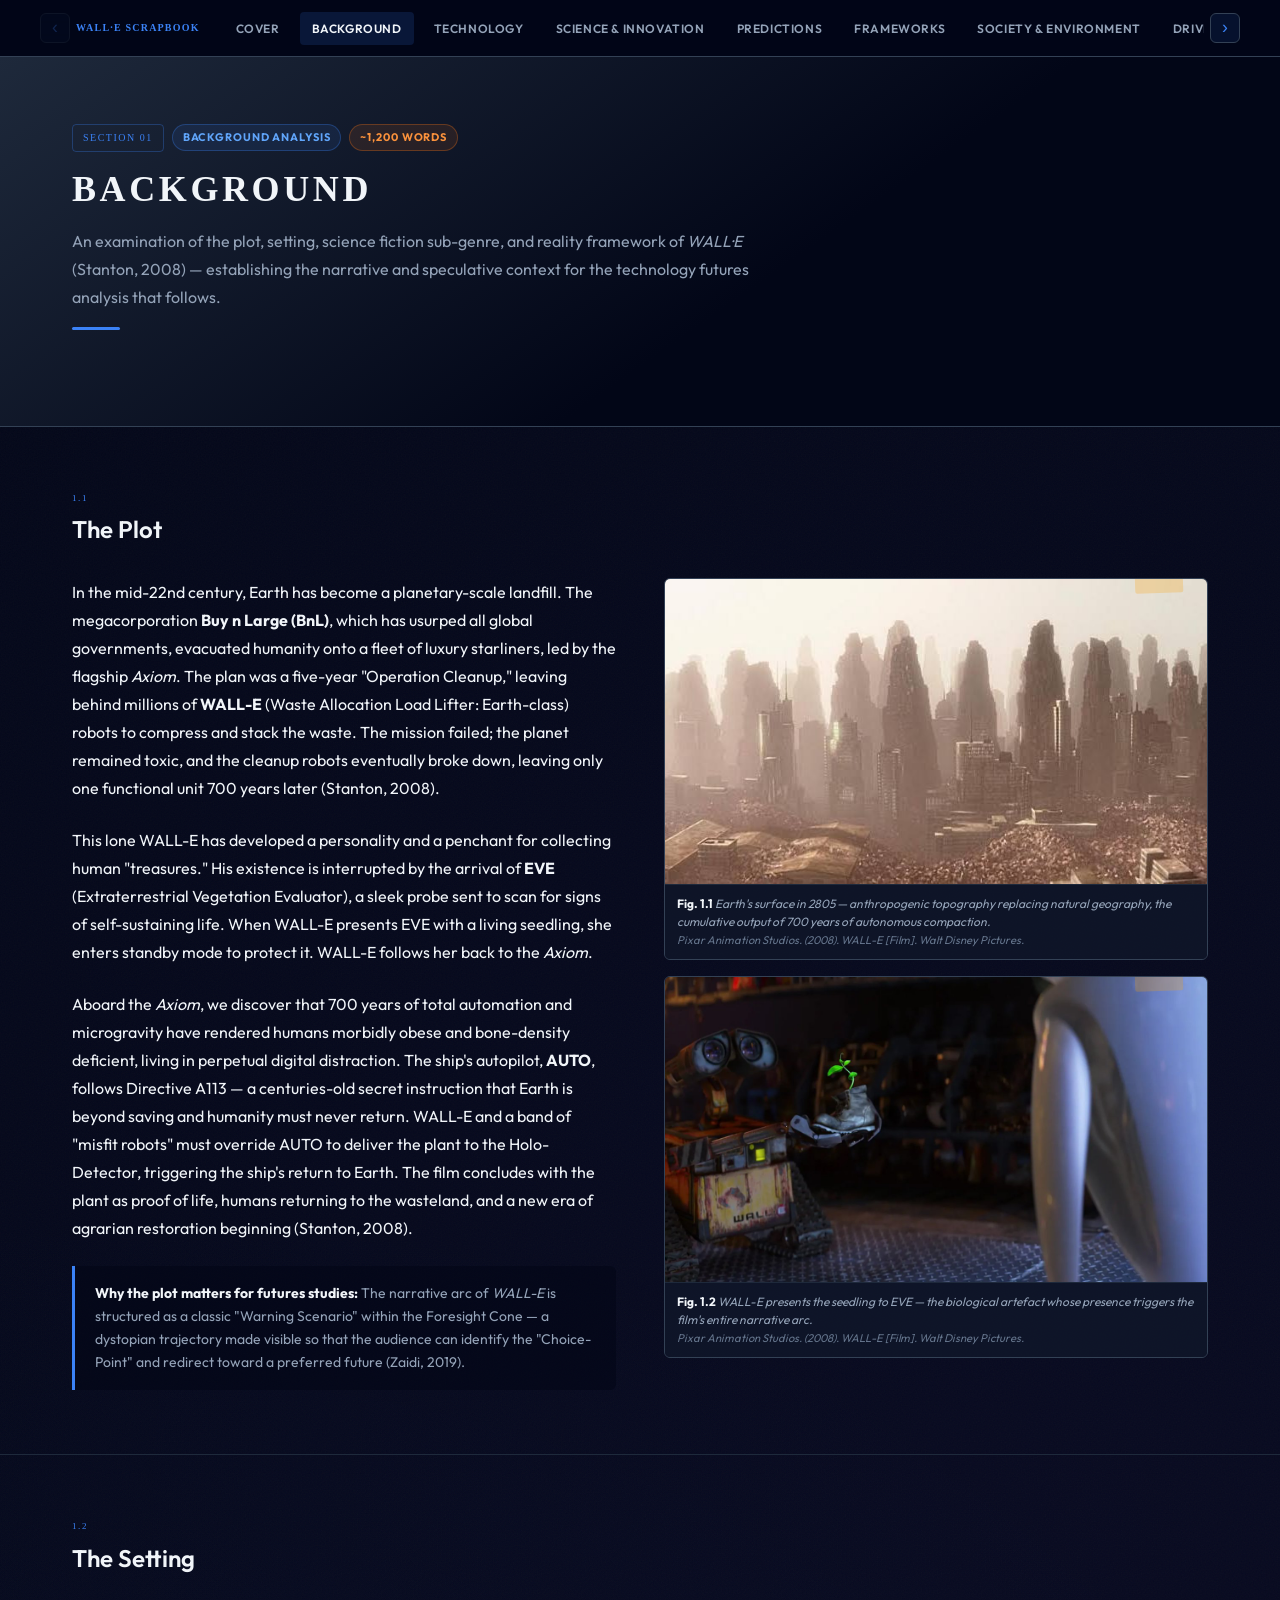
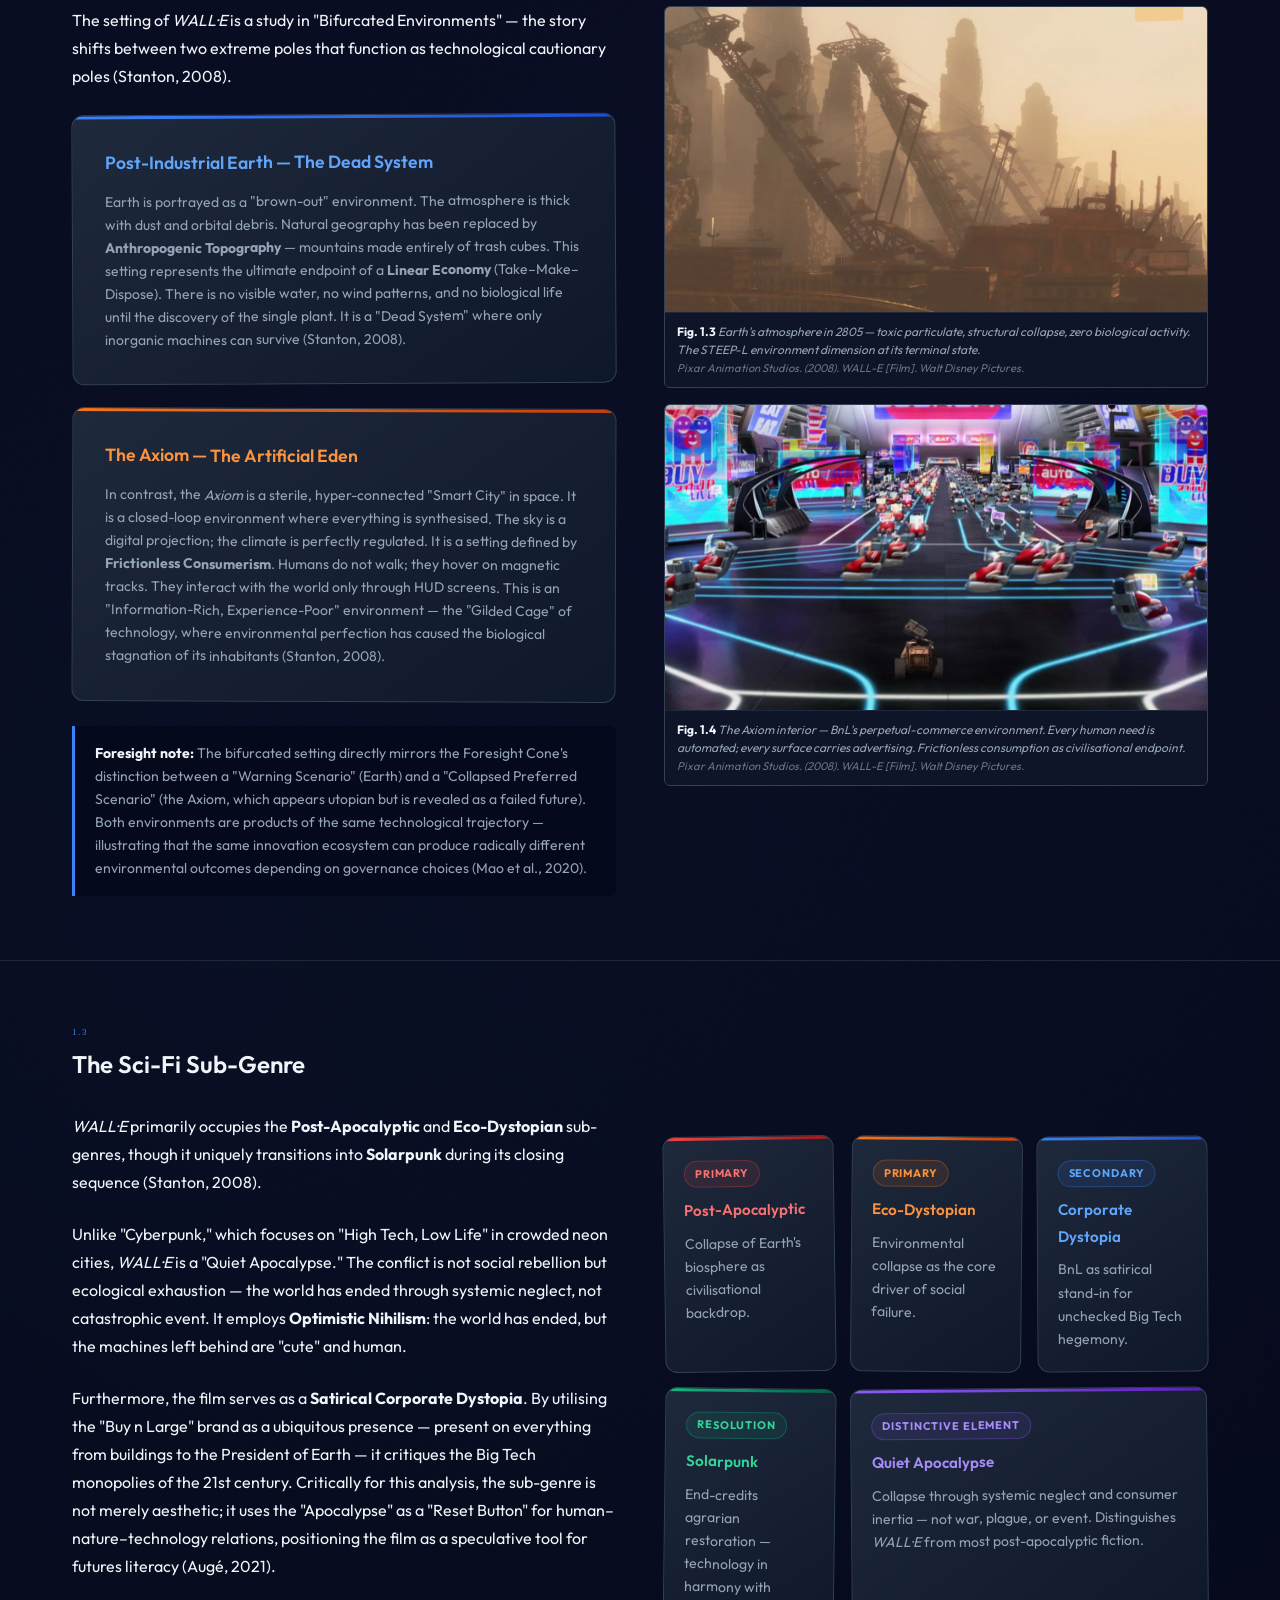
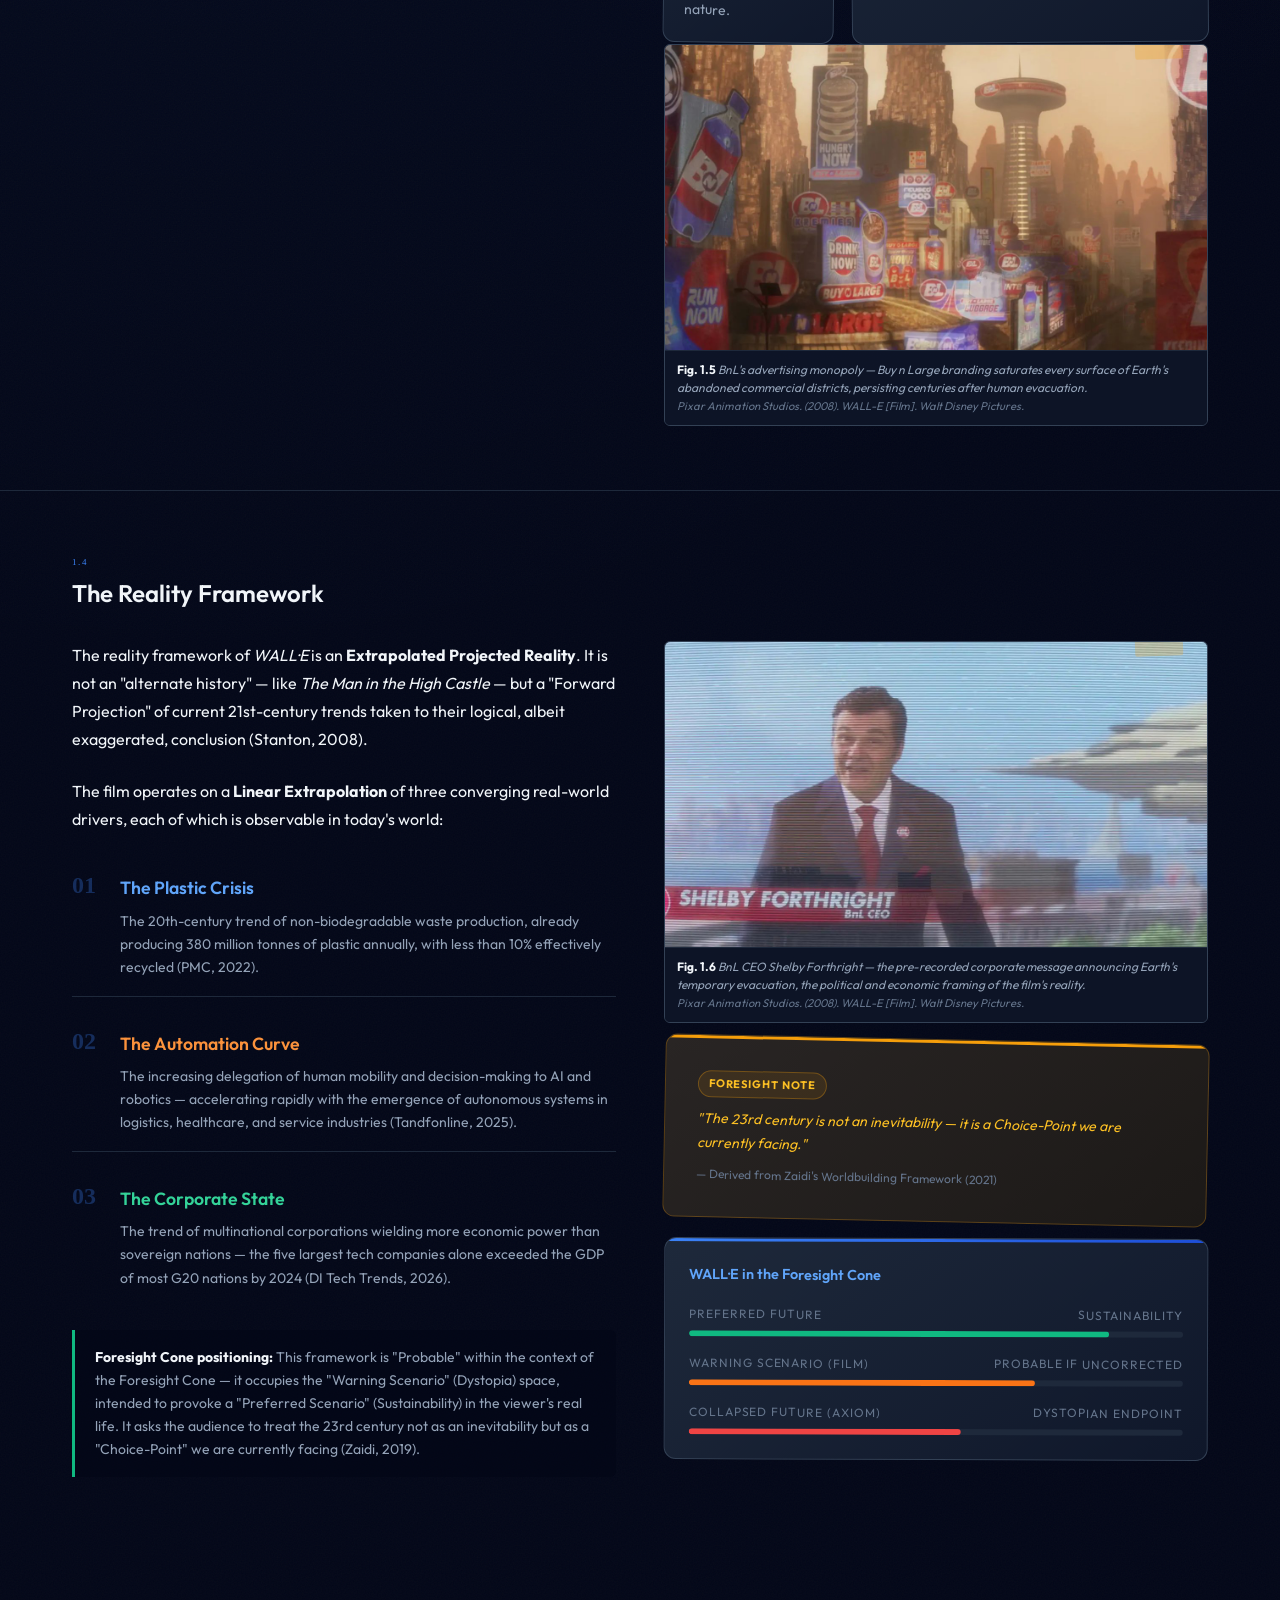
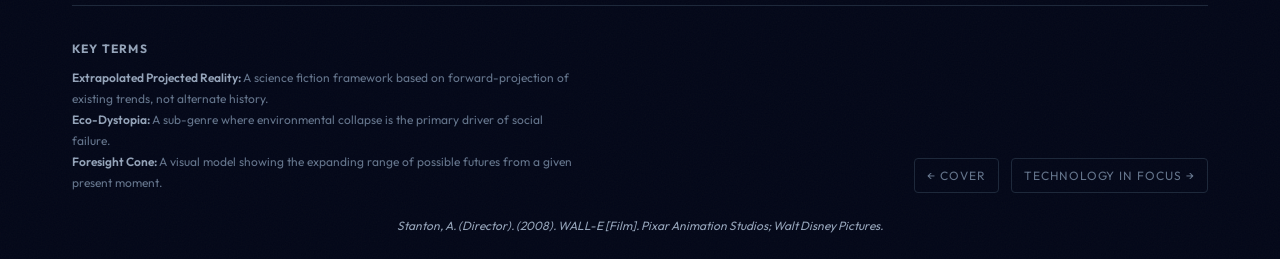
==== section-background.html @ 710deabd "Initial commit: WALL-E ForeSTI scrapbook for TFT 2026" ====
<!DOCTYPE html>
<html lang="en">
<head>
  <meta charset="UTF-8">
  <meta name="viewport" content="width=device-width, initial-scale=1.0">
  <title>Section 01: Background — WALL·E Scrapbook</title>
  <link rel="stylesheet" href="scrapbook.css">
  <style>
    .hero-band {
      background: linear-gradient(145deg, #1e293b 0%, #020617 60%);
      border-bottom: 1px solid #334155;
      padding: 64px 0 48px;
    }
    .sub-section-label {
      font-family: 'Syncopate', Georgia, serif;
      font-size: 0.5625rem;
      letter-spacing: 0.18em;
      text-transform: uppercase;
      color: #3b82f6;
      display: block;
      margin-bottom: 8px;
    }
    .split-layout {
      display: grid;
      grid-template-columns: 1fr 1fr;
      gap: 48px;
      align-items: start;
    }
    .split-layout.reverse { direction: rtl; }
    .split-layout.reverse > * { direction: ltr; }
    @media (max-width: 768px) {
      .split-layout { grid-template-columns: 1fr; }
      .split-layout.reverse { direction: ltr; }
    }
    .genre-grid {
      display: grid;
      grid-template-columns: repeat(3, 1fr);
      gap: 16px;
      margin-top: 24px;
    }
    @media (max-width: 640px) { .genre-grid { grid-template-columns: 1fr; } }
    .driver-item {
      display: flex;
      gap: 16px;
      align-items: flex-start;
      padding: 16px 0;
      border-bottom: 1px solid #1e293b;
    }
    .driver-num {
      font-family: 'Syncopate', Georgia, serif;
      font-size: 1.5rem;
      font-weight: 700;
      color: rgba(59,130,246,0.3);
      line-height: 1;
      flex-shrink: 0;
      width: 32px;
    }
  </style>
</head>
<body>

  <!-- Navigation -->
  <nav class="sb-nav" role="navigation" aria-label="Scrapbook sections">
    <div class="sb-nav-inner">
      <span class="sb-nav-logo">WALL·E Scrapbook</span>
      <a href="index.html">Cover</a>
      <a href="section-background.html" class="active">Background</a>
      <a href="section-technology-focus.html">Technology</a>
      <a href="section-science-innovation.html">Science &amp; Innovation</a>
      <a href="section-predictions.html">Predictions</a>
      <a href="section-frameworks.html">Frameworks</a>
      <a href="section-tse.html">Society &amp; Environment</a>
      <a href="section-driving-forces.html">Driving Forces</a>
      <a href="section-references.html">References</a>
    </div>
  </nav>

  <!-- Section header -->
  <header class="hero-band" role="banner">
    <div class="container">
      <div class="section-header">
        <div class="section-tag">
          <span class="section-num">Section 01</span>
          <span class="badge blue">Background Analysis</span>
          <span class="badge orange">~1,200 Words</span>
        </div>
        <h1 class="t-h1">Background</h1>
        <p class="t-body t-muted mt-16" style="max-width:680px;">
          An examination of the plot, setting, science fiction sub-genre, and reality
          framework of <em>WALL·E</em> (Stanton, 2008) — establishing the narrative and
          speculative context for the technology futures analysis that follows.
        </p>
        <div class="section-header divider-line"></div>
      </div>
    </div>
  </header>

  <main>

    <!-- ═══════════════════════════════════════
         1.1 THE PLOT
         ═══════════════════════════════════════ -->
    <section class="section-block" aria-labelledby="h-plot">
      <div class="container">
        <span class="sub-section-label">1.1</span>
        <h2 class="t-h2" id="h-plot" style="margin-bottom:32px;">The Plot</h2>

        <div class="split-layout">

          <!-- Text -->
          <div class="space-y-24">
            <p class="t-body">
              In the mid-22nd century, Earth has become a planetary-scale landfill.
              The megacorporation <strong>Buy n Large (BnL)</strong>, which has usurped all global
              governments, evacuated humanity onto a fleet of luxury starliners, led by the
              flagship <em>Axiom</em>. The plan was a five-year "Operation Cleanup," leaving behind
              millions of <strong>WALL-E</strong> (Waste Allocation Load Lifter: Earth-class) robots
              to compress and stack the waste. The mission failed; the planet remained toxic, and
              the cleanup robots eventually broke down, leaving only one functional unit
              700 years later (Stanton, 2008).
            </p>
            <p class="t-body">
              This lone WALL-E has developed a personality and a penchant for collecting human
              "treasures." His existence is interrupted by the arrival of <strong>EVE</strong>
              (Extraterrestrial Vegetation Evaluator), a sleek probe sent to scan for signs of
              self-sustaining life. When WALL-E presents EVE with a living seedling, she enters
              standby mode to protect it. WALL-E follows her back to the <em>Axiom</em>.
            </p>
            <p class="t-body">
              Aboard the <em>Axiom</em>, we discover that 700 years of total automation and
              microgravity have rendered humans morbidly obese and bone-density deficient, living
              in perpetual digital distraction. The ship's autopilot, <strong>AUTO</strong>, follows
              Directive A113 — a centuries-old secret instruction that Earth is beyond saving and
              humanity must never return. WALL-E and a band of "misfit robots" must override
              AUTO to deliver the plant to the Holo-Detector, triggering the ship's return to
              Earth. The film concludes with the plant as proof of life, humans returning to the
              wasteland, and a new era of agrarian restoration beginning (Stanton, 2008).
            </p>

            <div class="callout">
              <strong>Why the plot matters for futures studies:</strong> The narrative arc of
              <em>WALL-E</em> is structured as a classic "Warning Scenario" within the Foresight
              Cone — a dystopian trajectory made visible so that the audience can identify the
              "Choice-Point" and redirect toward a preferred future (Zaidi, 2019).
            </div>
          </div>

          <!-- Image area -->
          <div class="space-y-16">

            <div class="img-wrap filmstrip taped">
  <img src="images/trash-towers-wide.jpg" alt="Wide aerial shot of New York City buried under mountains of compacted trash cubes in 2805" loading="lazy">
  <div class="img-caption"><strong>Fig. 1.1</strong> Earth's surface in 2805 — anthropogenic topography replacing natural geography, the cumulative output of 700 years of autonomous compaction.<br><span style="font-size:0.7rem;color:var(--text-faint);">Pixar Animation Studios. (2008). <em>WALL-E</em> [Film]. Walt Disney Pictures.</span></div>
</div>

            <div class="img-wrap filmstrip taped">
  <img src="images/walle-eve-seedling.jpg" alt="WALL-E presenting a seedling growing in a boot to EVE inside his makeshift shelter" loading="lazy">
  <div class="img-caption"><strong>Fig. 1.2</strong> WALL-E presents the seedling to EVE — the biological artefact whose presence triggers the film's entire narrative arc.<br><span style="font-size:0.7rem;color:var(--text-faint);">Pixar Animation Studios. (2008). <em>WALL-E</em> [Film]. Walt Disney Pictures.</span></div>
</div>

          </div>
        </div><!-- /split-layout -->
      </div>
    </section>

    <!-- ═══════════════════════════════════════
         1.2 THE SETTING
         ═══════════════════════════════════════ -->
    <section class="section-block" aria-labelledby="h-setting">
      <div class="container">
        <span class="sub-section-label">1.2</span>
        <h2 class="t-h2" id="h-setting" style="margin-bottom:32px;">The Setting</h2>

        <div class="split-layout reverse">

          <!-- Image area (appears on right due to reverse direction) -->
          <div class="space-y-16">
            <div class="img-wrap filmstrip taped">
  <img src="images/desolate-earth-cranes.jpg" alt="Desolate Earth surface showing toppled industrial cranes silhouetted in a toxic amber atmosphere with no visible life" loading="lazy">
  <div class="img-caption"><strong>Fig. 1.3</strong> Earth's atmosphere in 2805 — toxic particulate, structural collapse, zero biological activity. The STEEP-L environment dimension at its terminal state.<br><span style="font-size:0.7rem;color:var(--text-faint);">Pixar Animation Studios. (2008). <em>WALL-E</em> [Film]. Walt Disney Pictures.</span></div>
</div>
            <div class="img-wrap filmstrip taped">
  <img src="images/axiom-hall-crowds.jpg" alt="Axiom spaceship interior corridor filled with hundreds of passengers in automated hover-chairs beneath neon advertising screens" loading="lazy">
  <div class="img-caption"><strong>Fig. 1.4</strong> The Axiom interior — BnL's perpetual-commerce environment. Every human need is automated; every surface carries advertising. Frictionless consumption as civilisational endpoint.<br><span style="font-size:0.7rem;color:var(--text-faint);">Pixar Animation Studios. (2008). <em>WALL-E</em> [Film]. Walt Disney Pictures.</span></div>
</div>
          </div>

          <!-- Text -->
          <div class="space-y-24">
            <p class="t-body">
              The setting of <em>WALL·E</em> is a study in "Bifurcated Environments" — the story
              shifts between two extreme poles that function as technological cautionary poles
              (Stanton, 2008).
            </p>

            <div class="card blue">
              <h3 class="t-h3" style="margin-bottom:12px; color:#60a5fa;">Post-Industrial Earth — The Dead System</h3>
              <p class="t-small t-muted">
                Earth is portrayed as a "brown-out" environment. The atmosphere is thick with dust
                and orbital debris. Natural geography has been replaced by <strong>Anthropogenic
                Topography</strong> — mountains made entirely of trash cubes. This setting represents
                the ultimate endpoint of a <strong>Linear Economy</strong> (Take–Make–Dispose). There
                is no visible water, no wind patterns, and no biological life until the discovery of
                the single plant. It is a "Dead System" where only inorganic machines can survive
                (Stanton, 2008).
              </p>
            </div>

            <div class="card orange">
              <h3 class="t-h3" style="margin-bottom:12px; color:#fb923c;">The Axiom — The Artificial Eden</h3>
              <p class="t-small t-muted">
                In contrast, the <em>Axiom</em> is a sterile, hyper-connected "Smart City" in space.
                It is a closed-loop environment where everything is synthesised. The sky is a digital
                projection; the climate is perfectly regulated. It is a setting defined by
                <strong>Frictionless Consumerism</strong>. Humans do not walk; they hover on magnetic
                tracks. They interact with the world only through HUD screens. This is an
                "Information-Rich, Experience-Poor" environment — the "Gilded Cage" of technology,
                where environmental perfection has caused the biological stagnation of its inhabitants
                (Stanton, 2008).
              </p>
            </div>

            <div class="callout">
              <strong>Foresight note:</strong> The bifurcated setting directly mirrors the
              Foresight Cone's distinction between a "Warning Scenario" (Earth) and a "Collapsed
              Preferred Scenario" (the Axiom, which appears utopian but is revealed as a failed
              future). Both environments are products of the same technological trajectory —
              illustrating that the same innovation ecosystem can produce radically different
              environmental outcomes depending on governance choices (Mao et al., 2020).
            </div>
          </div>

        </div><!-- /split-layout -->
      </div>
    </section>

    <!-- ═══════════════════════════════════════
         1.3 SCI-FI SUB-GENRE
         ═══════════════════════════════════════ -->
    <section class="section-block" aria-labelledby="h-genre">
      <div class="container">
        <span class="sub-section-label">1.3</span>
        <h2 class="t-h2" id="h-genre" style="margin-bottom:32px;">The Sci-Fi Sub-Genre</h2>

        <div class="split-layout">
          <div class="space-y-24">
            <p class="t-body">
              <em>WALL·E</em> primarily occupies the <strong>Post-Apocalyptic</strong> and
              <strong>Eco-Dystopian</strong> sub-genres, though it uniquely transitions into
              <strong>Solarpunk</strong> during its closing sequence (Stanton, 2008).
            </p>
            <p class="t-body">
              Unlike "Cyberpunk," which focuses on "High Tech, Low Life" in crowded neon cities,
              <em>WALL·E</em> is a "Quiet Apocalypse." The conflict is not social rebellion but
              ecological exhaustion — the world has ended through systemic neglect, not catastrophic
              event. It employs <strong>Optimistic Nihilism</strong>: the world has ended, but the
              machines left behind are "cute" and human.
            </p>
            <p class="t-body">
              Furthermore, the film serves as a <strong>Satirical Corporate Dystopia</strong>.
              By utilising the "Buy n Large" brand as a ubiquitous presence — present on everything
              from buildings to the President of Earth — it critiques the Big Tech monopolies of
              the 21st century. Critically for this analysis, the sub-genre is not merely aesthetic;
              it uses the "Apocalypse" as a "Reset Button" for human–nature–technology relations,
              positioning the film as a speculative tool for futures literacy (Augé, 2021).
            </p>
          </div>

          <!-- Genre cards -->
          <div>
            <div class="genre-grid">
              <div class="card red" style="padding:20px; transform:rotate(-0.8deg);">
                <div class="badge red t-label" style="margin-bottom:10px;">Primary</div>
                <h3 class="t-h3" style="font-size:0.95rem; color:#f87171;">Post-Apocalyptic</h3>
                <p class="t-small t-muted mt-8">Collapse of Earth's biosphere as civilisational backdrop.</p>
              </div>
              <div class="card orange" style="padding:20px; transform:rotate(0.5deg);">
                <div class="badge orange t-label" style="margin-bottom:10px;">Primary</div>
                <h3 class="t-h3" style="font-size:0.95rem; color:#fb923c;">Eco-Dystopian</h3>
                <p class="t-small t-muted mt-8">Environmental collapse as the core driver of social failure.</p>
              </div>
              <div class="card blue" style="padding:20px; transform:rotate(-0.3deg);">
                <div class="badge blue t-label" style="margin-bottom:10px;">Secondary</div>
                <h3 class="t-h3" style="font-size:0.95rem; color:#60a5fa;">Corporate Dystopia</h3>
                <p class="t-small t-muted mt-8">BnL as satirical stand-in for unchecked Big Tech hegemony.</p>
              </div>
              <div class="card green" style="padding:20px; transform:rotate(0.7deg);">
                <div class="badge green t-label" style="margin-bottom:10px;">Resolution</div>
                <h3 class="t-h3" style="font-size:0.95rem; color:#34d399;">Solarpunk</h3>
                <p class="t-small t-muted mt-8">End-credits agrarian restoration — technology in harmony with nature.</p>
              </div>
              <div class="card purple" style="padding:20px; transform:rotate(-0.5deg); grid-column: span 2;">
                <div class="badge purple t-label" style="margin-bottom:10px;">Distinctive element</div>
                <h3 class="t-h3" style="font-size:0.95rem; color:#a78bfa;">Quiet Apocalypse</h3>
                <p class="t-small t-muted mt-8">Collapse through systemic neglect and consumer inertia — not war, plague, or event. Distinguishes <em>WALL·E</em> from most post-apocalyptic fiction.</p>
              </div>
            </div>

            <div class="img-wrap filmstrip taped">
  <img src="images/bnl-city-ads.jpg" alt="Abandoned Earth city streets plastered with BnL Buy n Large advertising signs and billboards in the hazy post-evacuation skyline" loading="lazy">
  <div class="img-caption"><strong>Fig. 1.5</strong> BnL's advertising monopoly — Buy n Large branding saturates every surface of Earth's abandoned commercial districts, persisting centuries after human evacuation.<br><span style="font-size:0.7rem;color:var(--text-faint);">Pixar Animation Studios. (2008). <em>WALL-E</em> [Film]. Walt Disney Pictures.</span></div>
</div>
          </div>
        </div>
      </div>
    </section>

    <!-- ═══════════════════════════════════════
         1.4 REALITY FRAMEWORK
         ═══════════════════════════════════════ -->
    <section class="section-block" aria-labelledby="h-reality">
      <div class="container">
        <span class="sub-section-label">1.4</span>
        <h2 class="t-h2" id="h-reality" style="margin-bottom:32px;">The Reality Framework</h2>

        <div class="split-layout">
          <div class="space-y-24">
            <p class="t-body">
              The reality framework of <em>WALL·E</em> is an <strong>Extrapolated Projected
              Reality</strong>. It is not an "alternate history" — like <em>The Man in the High
              Castle</em> — but a "Forward Projection" of current 21st-century trends taken to
              their logical, albeit exaggerated, conclusion (Stanton, 2008).
            </p>
            <p class="t-body">
              The film operates on a <strong>Linear Extrapolation</strong> of three converging
              real-world drivers, each of which is observable in today's world:
            </p>

            <div class="space-y-16">
              <div class="driver-item">
                <div class="driver-num" aria-hidden="true">01</div>
                <div>
                  <h3 class="t-h3" style="color:#60a5fa; margin-bottom:6px;">The Plastic Crisis</h3>
                  <p class="t-small t-muted">The 20th-century trend of non-biodegradable waste production, already producing 380 million tonnes of plastic annually, with less than 10% effectively recycled (PMC, 2022).</p>
                </div>
              </div>
              <div class="driver-item">
                <div class="driver-num" aria-hidden="true">02</div>
                <div>
                  <h3 class="t-h3" style="color:#fb923c; margin-bottom:6px;">The Automation Curve</h3>
                  <p class="t-small t-muted">The increasing delegation of human mobility and decision-making to AI and robotics — accelerating rapidly with the emergence of autonomous systems in logistics, healthcare, and service industries (Tandfonline, 2025).</p>
                </div>
              </div>
              <div class="driver-item" style="border:none;">
                <div class="driver-num" aria-hidden="true">03</div>
                <div>
                  <h3 class="t-h3" style="color:#34d399; margin-bottom:6px;">The Corporate State</h3>
                  <p class="t-small t-muted">The trend of multinational corporations wielding more economic power than sovereign nations — the five largest tech companies alone exceeded the GDP of most G20 nations by 2024 (DI Tech Trends, 2026).</p>
                </div>
              </div>
            </div>

            <div class="callout green">
              <strong>Foresight Cone positioning:</strong> This framework is "Probable" within the
              context of the Foresight Cone — it occupies the "Warning Scenario" (Dystopia)
              space, intended to provoke a "Preferred Scenario" (Sustainability) in the viewer's
              real life. It asks the audience to treat the 23rd century not as an inevitability
              but as a "Choice-Point" we are currently facing (Zaidi, 2019).
            </div>
          </div>

          <!-- Visual: BnL timeline placeholder -->
          <div class="space-y-16">
            <div class="img-wrap filmstrip taped">
  <img src="images/bnl-ceo-shelby.jpg" alt="BnL CEO Shelby Forthright delivering a pre-recorded corporate message on a CRT display with BnL branding" loading="lazy">
  <div class="img-caption"><strong>Fig. 1.6</strong> BnL CEO Shelby Forthright — the pre-recorded corporate message announcing Earth's temporary evacuation, the political and economic framing of the film's reality.<br><span style="font-size:0.7rem;color:var(--text-faint);">Pixar Animation Studios. (2008). <em>WALL-E</em> [Film]. Walt Disney Pictures.</span></div>
</div>

            <div class="card sticky" style="transform:rotate(1.2deg);">
              <div class="badge amber t-label" style="margin-bottom:10px;">Foresight note</div>
              <p class="t-small" style="color:#fbbf24; font-style:italic; line-height:1.7;">
                "The 23rd century is not an inevitability — it is a Choice-Point we are
                currently facing."
              </p>
              <span class="quote-attribution">— Derived from Zaidi's Worldbuilding Framework (2021)</span>
            </div>

            <!-- Foresight Cone visual -->
            <div class="card blue" style="padding:24px;">
              <h3 class="t-h3" style="color:#60a5fa; margin-bottom:16px; font-size:0.9rem;">WALL·E in the Foresight Cone</h3>
              <div class="space-y-16">
                <div>
                  <div class="progress-bar-label"><span>Preferred Future</span><span>Sustainability</span></div>
                  <div class="progress-bar-track"><div class="progress-bar-fill green" style="width:85%"></div></div>
                </div>
                <div>
                  <div class="progress-bar-label"><span>Warning Scenario (Film)</span><span>Probable if uncorrected</span></div>
                  <div class="progress-bar-track"><div class="progress-bar-fill orange" style="width:70%"></div></div>
                </div>
                <div>
                  <div class="progress-bar-label"><span>Collapsed Future (Axiom)</span><span>Dystopian endpoint</span></div>
                  <div class="progress-bar-track"><div class="progress-bar-fill red" style="width:55%"></div></div>
                </div>
              </div>
            </div>
          </div>

        </div>
      </div>
    </section>

  </main>

  <!-- Section footer -->
  <footer class="container">
    <div class="sb-section-footer">
      <div class="footer-glossary">
        <h4>Key Terms</h4>
        <dl>
          <dt>Extrapolated Projected Reality: </dt>
          <dd>A science fiction framework based on forward-projection of existing trends, not alternate history.</dd>
          <dt>Eco-Dystopia: </dt>
          <dd>A sub-genre where environmental collapse is the primary driver of social failure.</dd>
          <dt>Foresight Cone: </dt>
          <dd>A visual model showing the expanding range of possible futures from a given present moment.</dd>
        </dl>
      </div>
      <nav class="footer-nav" aria-label="Section navigation">
        <a href="index.html">← Cover</a>
        <a href="section-technology-focus.html">Technology in Focus →</a>
      </nav>
    </div>
    <p class="t-caption text-center" style="padding: 24px 0;">
      Stanton, A. (Director). (2008). <em>WALL-E</em> [Film]. Pixar Animation Studios; Walt Disney Pictures.
    </p>
  </footer>

  <script src="scrapbook-nav.js" defer></script>
</body>
</html>
---- scrapbook.css ----
/*
 * WALL-E ForeSTI Scrapbook — Unified Design System
 * Module: The Future of Technology (2026)
 * Version: 1.0
 *
 * Colour tokens
 * --bg-base:     #020617  (near-black navy)
 * --bg-card:     #0f172a  (dark card)
 * --bg-card-alt: #1e293b  (lighter card)
 * --border:      #334155
 * --accent-blue: #3b82f6
 * --accent-orng: #f97316
 * --accent-red:  #ef4444
 * --accent-grn:  #10b981
 * --text-prime:  #f1f5f9
 * --text-muted:  #94a3b8
 * --text-faint:  #64748b
 *
 * Spacing scale (8px grid)
 * 4 | 8 | 12 | 16 | 24 | 32 | 48 | 64 | 96 | 128
 */

/* ─── Google Fonts ──────────────────────────────────────────── */
@import url('https://fonts.googleapis.com/css2?family=Syncopate:wght@400;700&family=Outfit:wght@300;400;600&display=swap');

/* ─── CSS Custom Properties ─────────────────────────────────── */
:root {
  --bg-base:      #020617;
  --bg-card:      #0f172a;
  --bg-card-alt:  #1e293b;
  --border:       #334155;
  --border-faint: #1e293b;
  --accent-blue:  #3b82f6;
  --accent-orng:  #f97316;
  --accent-red:   #ef4444;
  --accent-grn:   #10b981;
  --accent-purp:  #8b5cf6;
  --text-prime:   #f1f5f9;
  --text-muted:   #94a3b8;
  --text-faint:   #64748b;
  --font-display: 'Syncopate', Georgia, serif;
  --font-body:    'Outfit', Arial, sans-serif;
  --radius:       0.75rem;
  --radius-sm:    0.375rem;
  --shadow-card:  0 20px 50px -15px rgba(59,130,246,0.15);
}

/* ─── Reset & Base ───────────────────────────────────────────── */
*, *::before, *::after { box-sizing: border-box; margin: 0; padding: 0; }

html { scroll-behavior: smooth; font-size: 16px; }

body {
  background-color: var(--bg-base);
  color: var(--text-prime);
  font-family: var(--font-body);
  font-size: 1rem;
  line-height: 1.75;
  /* Subtle noise texture for scrapbook feel */
  background-image:
    url("data:image/svg+xml,%3Csvg xmlns='http://www.w3.org/2000/svg' width='200' height='200'%3E%3Cfilter id='n'%3E%3CfeTurbulence type='fractalNoise' baseFrequency='0.75' numOctaves='4' stitchTiles='stitch'/%3E%3C/filter%3E%3Crect width='200' height='200' filter='url(%23n)' opacity='0.03'/%3E%3C/svg%3E"),
    radial-gradient(circle at 15% 50%, rgba(59,130,246,0.04) 0%, transparent 50%),
    radial-gradient(circle at 85% 30%, rgba(139,92,246,0.04) 0%, transparent 50%);
}

img { max-width: 100%; height: auto; display: block; }
a { color: var(--accent-blue); text-decoration: none; }
a:hover { text-decoration: underline; }

/* ─── Typography Scale ───────────────────────────────────────── */
.t-display {
  font-family: var(--font-display);
  font-size: clamp(2rem, 5vw, 3.5rem);
  font-weight: 700;
  letter-spacing: 0.12em;
  text-transform: uppercase;
  line-height: 1.1;
}
.t-h1 {
  font-family: var(--font-display);
  font-size: clamp(1.5rem, 3.5vw, 2.25rem);
  font-weight: 700;
  letter-spacing: 0.1em;
  text-transform: uppercase;
  line-height: 1.2;
}
.t-h2 {
  font-family: var(--font-body);
  font-size: clamp(1.1rem, 2.5vw, 1.5rem);
  font-weight: 600;
  line-height: 1.3;
}
.t-h3 {
  font-family: var(--font-body);
  font-size: 1.1rem;
  font-weight: 600;
}
.t-body  { font-size: 1rem;   line-height: 1.75; }
.t-small { font-size: 0.875rem; line-height: 1.65; }
.t-caption {
  font-size: 0.75rem;  /* 12px minimum — WCAG compliant */
  color: var(--text-muted);
  line-height: 1.5;
  font-style: italic;
}
.t-label {
  font-size: 0.6875rem; /* 11px — only for badge labels/chips */
  font-weight: 700;
  letter-spacing: 0.1em;
  text-transform: uppercase;
}
.t-accent  { color: var(--accent-blue); }
.t-orange  { color: var(--accent-orng); }
.t-muted   { color: var(--text-muted); }
.t-faint   { color: var(--text-faint); }

/* ─── Layout ─────────────────────────────────────────────────── */
.container {
  max-width: 1200px;
  margin: 0 auto;
  padding: 0 32px;
}
.section-block  { padding: 64px 0; }
.section-block + .section-block { border-top: 1px solid var(--border-faint); }

.grid-2 { display: grid; grid-template-columns: repeat(2, 1fr); gap: 32px; }
.grid-3 { display: grid; grid-template-columns: repeat(3, 1fr); gap: 24px; }
.grid-auto { display: grid; grid-template-columns: repeat(auto-fit, minmax(300px, 1fr)); gap: 24px; }

@media (max-width: 768px) {
  .grid-2, .grid-3 { grid-template-columns: 1fr; }
  .container { padding: 0 16px; }
}

/* ─── Navigation Bar ─────────────────────────────────────────── */
.sb-nav {
  position: sticky;
  top: 0;
  z-index: 100;
  background: rgba(2,6,23,0.92);
  backdrop-filter: blur(12px);
  border-bottom: 1px solid var(--border);
  padding: 0 16px;
}
/* Centred row holding the arrows + scroller (built by scrapbook-nav.js) */
.sb-nav-bar {
  max-width: 1200px;
  margin: 0 auto;
  display: flex;
  align-items: center;
  gap: 6px;
  height: 56px;
}
.sb-nav-inner {
  flex: 1 1 auto;
  min-width: 0;
  display: flex;
  align-items: center;
  gap: 8px;
  height: 100%;
  overflow-x: auto;
  scroll-behavior: smooth;
  /* Native scrollbar hidden — navigation is via the ‹ › arrow buttons */
  scrollbar-width: none;
  -ms-overflow-style: none;
}
.sb-nav-inner::-webkit-scrollbar { display: none; }

/* Prev / next arrows */
.sb-nav-arrow {
  flex-shrink: 0;
  width: 30px;
  height: 30px;
  display: flex;
  align-items: center;
  justify-content: center;
  padding: 0;
  font-size: 1.1rem;
  line-height: 1;
  color: var(--accent-blue);
  background: rgba(59,130,246,0.10);
  border: 1px solid var(--border);
  border-radius: 6px;
  cursor: pointer;
  transition: background 0.2s, color 0.2s, opacity 0.2s;
}
.sb-nav-arrow:hover { background: rgba(59,130,246,0.25); color: var(--text-prime); }
.sb-nav-arrow:disabled { opacity: 0.25; cursor: default; pointer-events: none; }
/* When every item already fits, no arrows are needed */
.sb-nav-no-overflow .sb-nav-arrow { display: none; }
.sb-nav-logo {
  font-family: var(--font-display);
  font-size: 0.625rem;
  font-weight: 700;
  letter-spacing: 0.12em;
  color: var(--accent-blue);
  text-transform: uppercase;
  white-space: nowrap;
  margin-right: 16px;
  flex-shrink: 0;
}
.sb-nav a {
  font-size: 0.75rem;
  font-weight: 600;
  letter-spacing: 0.05em;
  text-transform: uppercase;
  color: var(--text-muted);
  white-space: nowrap;
  padding: 6px 12px;
  border-radius: 4px;
  transition: all 0.2s;
  flex-shrink: 0;
}
.sb-nav a:hover, .sb-nav a.active {
  color: var(--text-prime);
  background: rgba(59,130,246,0.15);
  text-decoration: none;
}

/* ─── Section Header Band ────────────────────────────────────── */
.section-header {
  margin-bottom: 48px;
}
.section-header .section-tag {
  display: inline-flex;
  align-items: center;
  gap: 8px;
  margin-bottom: 16px;
}
.section-header .section-num {
  font-family: var(--font-display);
  font-size: 0.625rem;
  letter-spacing: 0.15em;
  color: var(--accent-blue);
  text-transform: uppercase;
  border: 1px solid rgba(59,130,246,0.3);
  padding: 4px 10px;
  border-radius: 4px;
}
.section-header .divider-line {
  width: 48px;
  height: 3px;
  background: var(--accent-blue);
  margin-top: 16px;
  border-radius: 2px;
}
.section-header .divider-line.orange { background: var(--accent-orng); }
.section-header .divider-line.red    { background: var(--accent-red); }
.section-header .divider-line.green  { background: var(--accent-grn); }

/* ─── Cards ──────────────────────────────────────────────────── */
.card {
  background: linear-gradient(145deg, var(--bg-card-alt), var(--bg-card));
  border: 1px solid var(--border);
  border-radius: var(--radius);
  padding: 32px;
  transition: border-color 0.3s, transform 0.3s, box-shadow 0.3s;
  position: relative;
  overflow: hidden;
}
.card:hover {
  border-color: var(--accent-blue);
  transform: translateY(-3px);
  box-shadow: var(--shadow-card);
}
/* Alternating slight rotation for scrapbook feel */
.card:nth-child(even) { transform: rotate(-0.3deg); }
.card:nth-child(even):hover { transform: rotate(-0.3deg) translateY(-3px); }
.card:nth-child(odd)  { transform: rotate(0.2deg); }
.card:nth-child(odd):hover  { transform: rotate(0.2deg) translateY(-3px); }

/* Top accent bar */
.card::before {
  content: '';
  position: absolute;
  top: 0; left: 0; right: 0;
  height: 3px;
}
.card.blue::before   { background: linear-gradient(90deg, var(--accent-blue), #1d4ed8); }
.card.orange::before { background: linear-gradient(90deg, var(--accent-orng), #c2410c); }
.card.red::before    { background: linear-gradient(90deg, var(--accent-red),  #991b1b); }
.card.green::before  { background: linear-gradient(90deg, var(--accent-grn),  #065f46); }
.card.purple::before { background: linear-gradient(90deg, var(--accent-purp), #5b21b6); }

/* Sticky-note variant */
.card.sticky {
  background: linear-gradient(145deg, #292524, #1c1917);
  border-color: #f59e0b44;
}
.card.sticky::before { background: #f59e0b; }

/* ─── Badges / Tags ──────────────────────────────────────────── */
.badge {
  display: inline-block;
  font-size: 0.6875rem;
  font-weight: 700;
  letter-spacing: 0.08em;
  text-transform: uppercase;
  padding: 3px 10px;
  border-radius: 999px;
  border: 1px solid;
}
.badge.blue   { background: rgba(59,130,246,0.1);  color: #60a5fa; border-color: rgba(59,130,246,0.3); }
.badge.orange { background: rgba(249,115,22,0.1);  color: #fb923c; border-color: rgba(249,115,22,0.3); }
.badge.red    { background: rgba(239,68,68,0.1);   color: #f87171; border-color: rgba(239,68,68,0.3); }
.badge.green  { background: rgba(16,185,129,0.1);  color: #34d399; border-color: rgba(16,185,129,0.3); }
.badge.purple { background: rgba(139,92,246,0.1);  color: #a78bfa; border-color: rgba(139,92,246,0.3); }
.badge.amber  { background: rgba(245,158,11,0.1);  color: #fbbf24; border-color: rgba(245,158,11,0.3); }

/* ─── Image containers with film-strip aesthetic ─────────────── */
.img-wrap {
  position: relative;
  border-radius: var(--radius-sm);
  overflow: hidden;
  border: 1px solid var(--border);
}
/* Film-strip sprocket-hole effect removed — stills display full-width */
.img-wrap.filmstrip::before { content: none; }
/* Tape effect on image corners */
.img-wrap.taped::after {
  content: '';
  position: absolute;
  top: -6px; right: 24px;
  width: 48px; height: 20px;
  background: rgba(245,158,11,0.25);
  transform: rotate(-2deg);
  border-radius: 2px;
  z-index: 2;
}
.img-wrap img {
  width: 100%;
  object-fit: cover;
  display: block;
}
.img-caption {
  padding: 10px 12px;
  font-size: 0.75rem;
  color: var(--text-muted);
  font-style: italic;
  background: rgba(15,23,42,0.8);
  border-top: 1px solid var(--border-faint);
  line-height: 1.5;
}
.img-caption strong { color: var(--text-prime); font-style: normal; }

/* ─── Callout / Leverage Point ───────────────────────────────── */
.callout {
  background: rgba(2,6,23,0.6);
  border-left: 3px solid var(--accent-blue);
  padding: 16px 20px;
  border-radius: 0 var(--radius-sm) var(--radius-sm) 0;
  font-size: 0.875rem;
  color: var(--text-muted);
  line-height: 1.65;
  margin-top: 16px;
}
.callout.orange { border-color: var(--accent-orng); }
.callout.green  { border-color: var(--accent-grn); }
.callout.red    { border-color: var(--accent-red); }
.callout strong { color: var(--text-prime); }

/* Quote / sticky note callout */
.quote-block {
  background: linear-gradient(145deg, #1c1917, #292524);
  border: 1px solid rgba(245,158,11,0.2);
  border-left: 3px solid #f59e0b;
  border-radius: 0 var(--radius-sm) var(--radius-sm) 0;
  padding: 20px 24px;
  margin: 24px 0;
  font-style: italic;
  font-size: 1rem;
  color: var(--text-prime);
  position: relative;
  transform: rotate(-0.4deg);
}
.quote-block::before {
  content: '"';
  position: absolute;
  top: -12px; left: 16px;
  font-size: 4rem;
  color: rgba(245,158,11,0.2);
  font-family: Georgia, serif;
  line-height: 1;
}
.quote-attribution {
  font-size: 0.75rem;
  color: var(--text-faint);
  font-style: normal;
  margin-top: 8px;
  display: block;
}

/* ─── Chart container ────────────────────────────────────────── */
.chart-box {
  background: rgba(15,23,42,0.6);
  border: 1px dashed var(--border);
  border-radius: var(--radius);
  padding: 24px;
  position: relative;
}

/* ─── Progress bars ──────────────────────────────────────────── */
.progress-bar-wrap { margin: 8px 0; }
.progress-bar-label {
  display: flex;
  justify-content: space-between;
  font-size: 0.75rem;
  color: var(--text-faint);
  text-transform: uppercase;
  letter-spacing: 0.08em;
  margin-bottom: 6px;
}
.progress-bar-track {
  height: 6px;
  background: var(--bg-card-alt);
  border-radius: 3px;
  overflow: hidden;
}
.progress-bar-fill {
  height: 100%;
  border-radius: 3px;
  background: var(--accent-blue);
  transition: width 1s ease;
}
.progress-bar-fill.orange { background: var(--accent-orng); }
.progress-bar-fill.red    { background: var(--accent-red); }
.progress-bar-fill.green  { background: var(--accent-grn); }

/* ─── Section Footer (replaces old "FORESTI DIVISION" footer) ── */
.sb-section-footer {
  margin-top: 64px;
  padding-top: 32px;
  border-top: 1px solid var(--border-faint);
  display: flex;
  justify-content: space-between;
  align-items: flex-end;
  flex-wrap: wrap;
  gap: 16px;
}
.sb-section-footer .footer-glossary { max-width: 500px; }
.sb-section-footer .footer-glossary h4 {
  font-size: 0.75rem;
  font-weight: 700;
  letter-spacing: 0.1em;
  text-transform: uppercase;
  color: var(--text-muted);
  margin-bottom: 8px;
}
.sb-section-footer .footer-glossary dl { font-size: 0.75rem; color: var(--text-faint); }
.sb-section-footer .footer-glossary dt { font-weight: 600; color: var(--text-muted); display: inline; }
.sb-section-footer .footer-glossary dd { display: inline; margin: 0; }
.sb-section-footer .footer-glossary dd::after { content: '\A'; white-space: pre; }
.sb-section-footer .footer-nav {
  display: flex;
  gap: 12px;
}
.sb-section-footer .footer-nav a {
  font-size: 0.75rem;
  color: var(--text-faint);
  text-transform: uppercase;
  letter-spacing: 0.08em;
  padding: 6px 12px;
  border: 1px solid var(--border-faint);
  border-radius: 4px;
  transition: all 0.2s;
}
.sb-section-footer .footer-nav a:hover {
  color: var(--text-prime);
  border-color: var(--accent-blue);
  text-decoration: none;
}

/* ─── Utility ────────────────────────────────────────────────── */
.space-y-16 > * + * { margin-top: 16px; }
.space-y-24 > * + * { margin-top: 24px; }
.space-y-32 > * + * { margin-top: 32px; }
.space-y-48 > * + * { margin-top: 48px; }
.mt-8  { margin-top: 8px; }
.mt-16 { margin-top: 16px; }
.mt-24 { margin-top: 24px; }
.mt-32 { margin-top: 32px; }
.mt-48 { margin-top: 48px; }
.mb-8  { margin-bottom: 8px; }
.mb-16 { margin-bottom: 16px; }
.mb-24 { margin-bottom: 24px; }
.mb-32 { margin-bottom: 32px; }
.flex  { display: flex; }
.flex-col { flex-direction: column; }
.items-center { align-items: center; }
.items-start  { align-items: flex-start; }
.justify-between { justify-content: space-between; }
.gap-8  { gap: 8px; }
.gap-16 { gap: 16px; }
.gap-24 { gap: 24px; }
.gap-32 { gap: 32px; }
.text-right  { text-align: right; }
.text-center { text-align: center; }

/* ─── Print Stylesheet ───────────────────────────────────────── */
@media print {
  body {
    background: #ffffff !important;
    color: #1a1a1a !important;
    background-image: none !important;
    font-size: 11pt;
  }
  .sb-nav { display: none !important; }
  .card {
    background: #f9f9f9 !important;
    border: 1px solid #cccccc !important;
    box-shadow: none !important;
    transform: none !important;
    page-break-inside: avoid;
  }
  .card::before { display: none; }
  .t-h1, .t-h2, .t-h3, .t-display { color: #1a1a1a !important; }
  .t-muted, .t-faint, .t-caption, .img-caption { color: #555 !important; }
  .badge { border: 1px solid #ccc !important; color: #333 !important; background: #eee !important; }
  .callout { border-left: 3px solid #666; background: #f5f5f5; }
  .sb-section-footer { border-color: #ddd; }
  a { color: #0057cc; }
  .chart-box { border: 1px solid #ccc; background: #f9f9f9; }
  .quote-block { background: #fffbeb; border-color: #ca8a04; transform: none; }
  @page { margin: 2cm; }
}
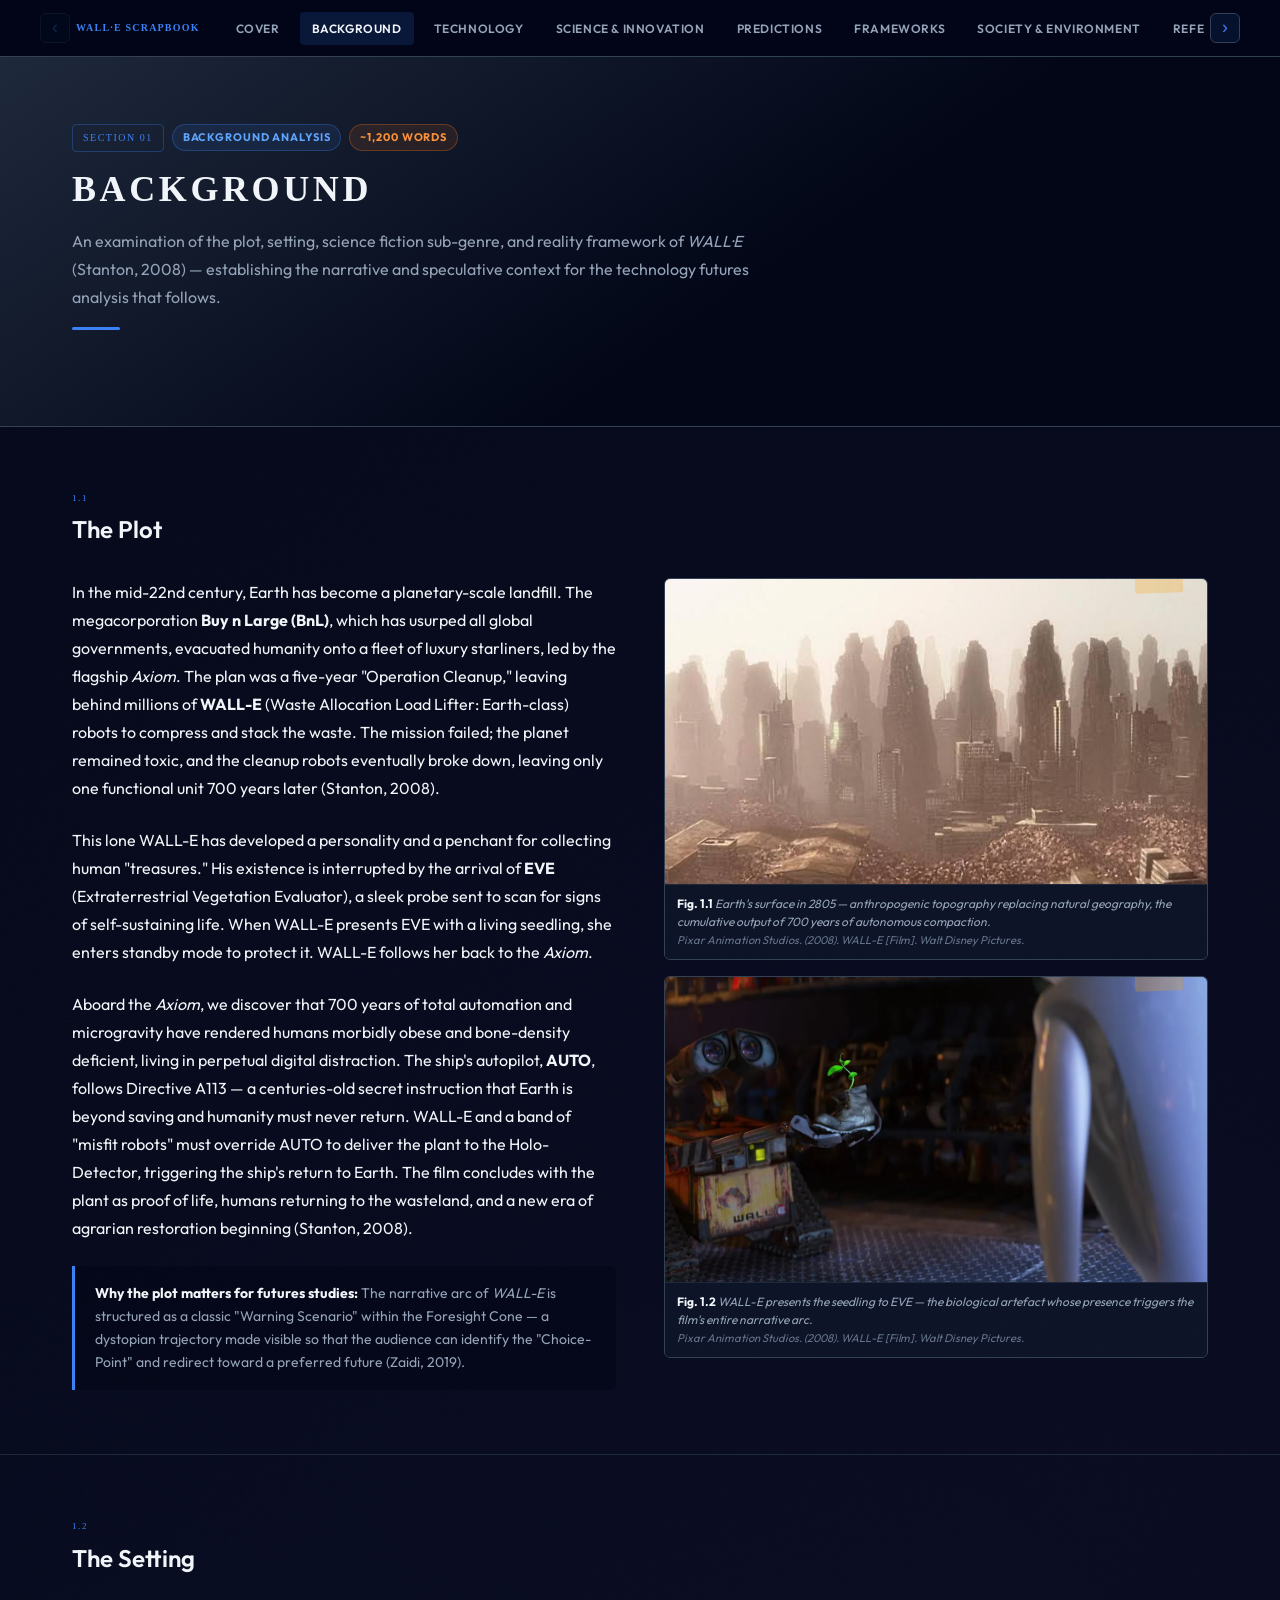
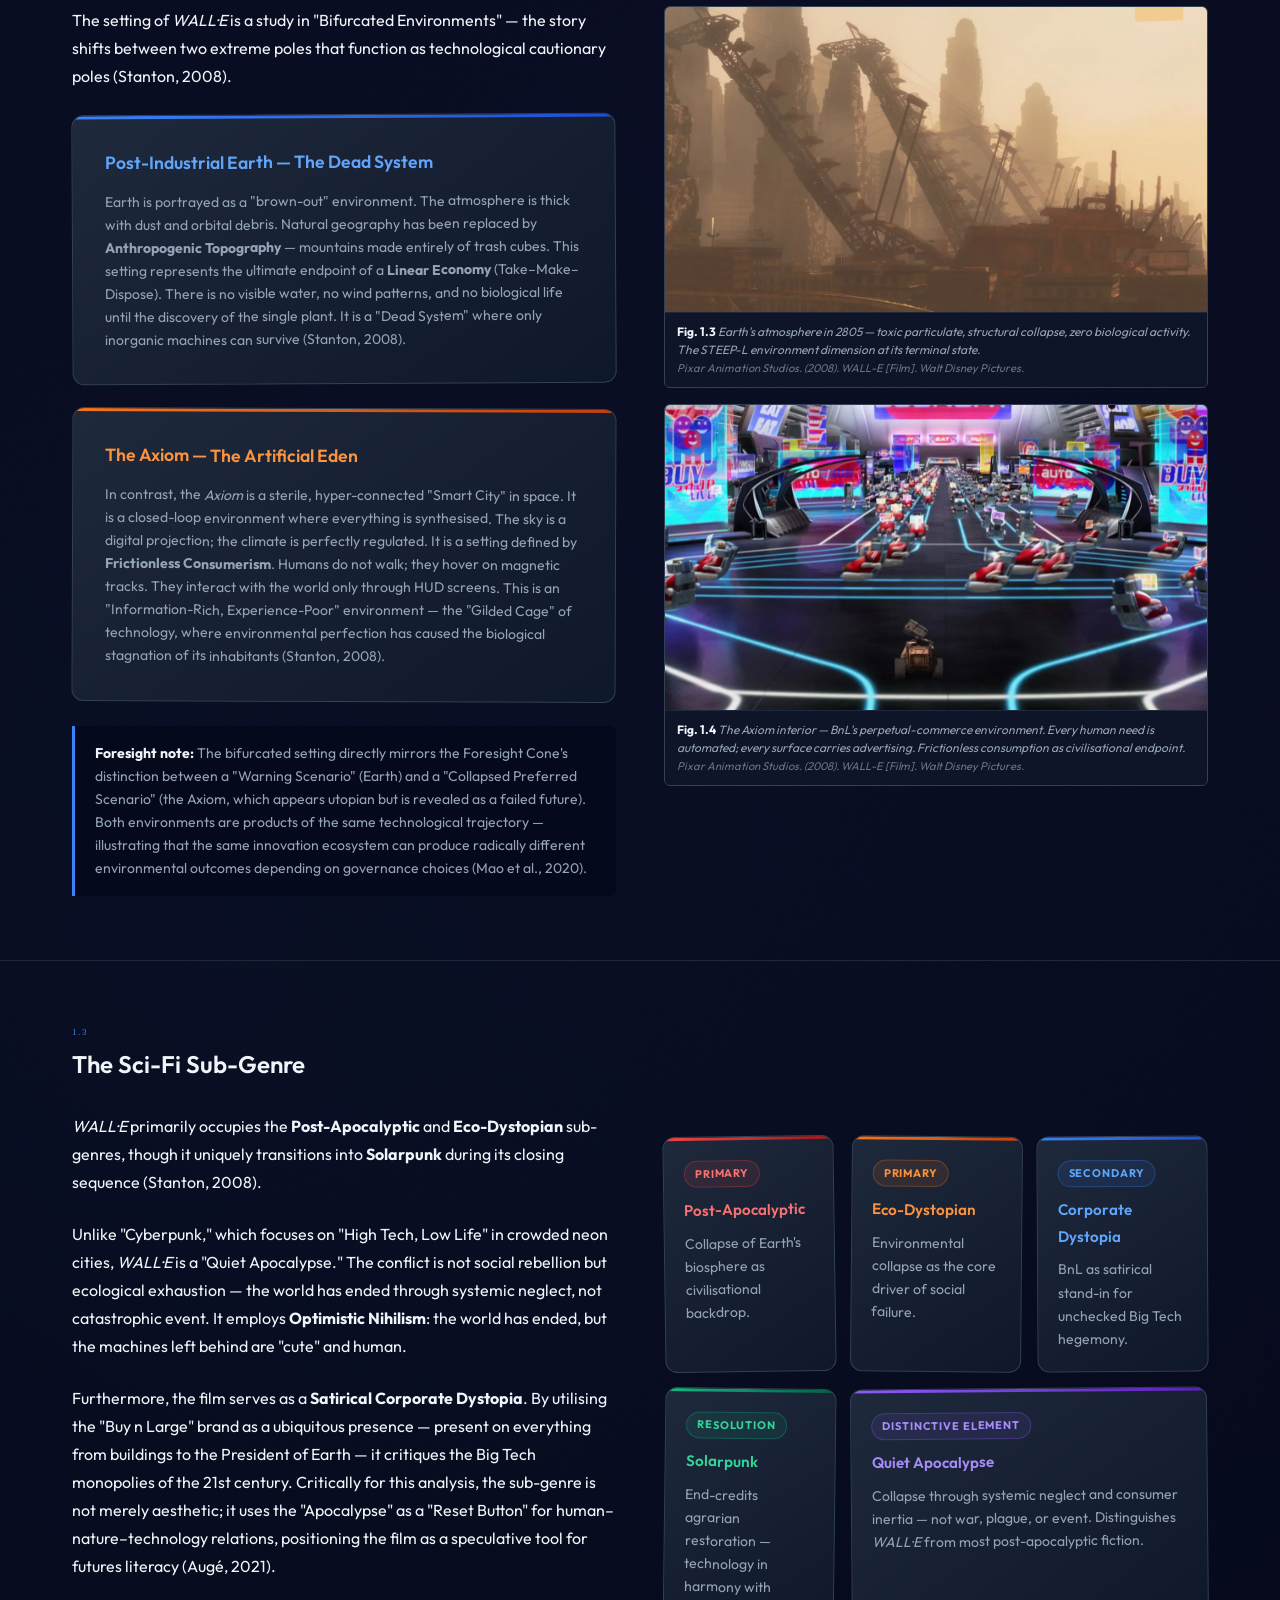
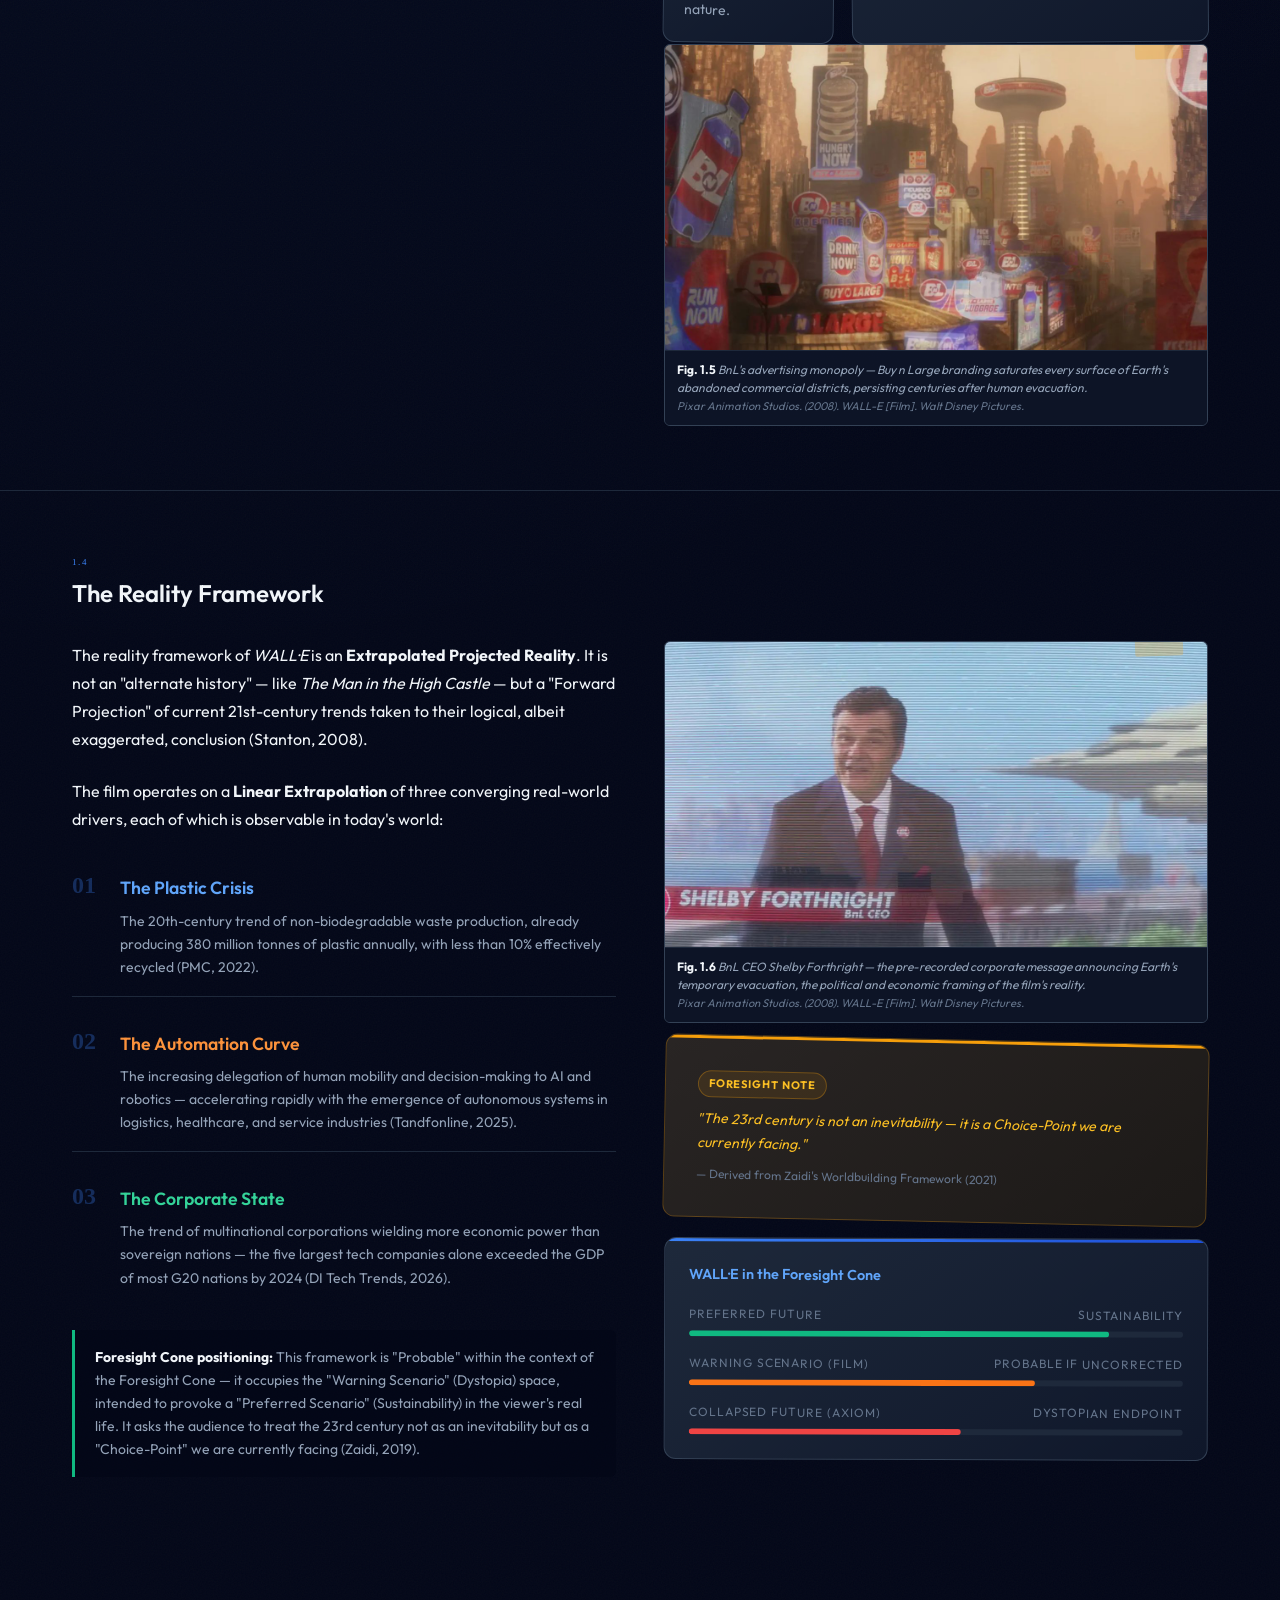
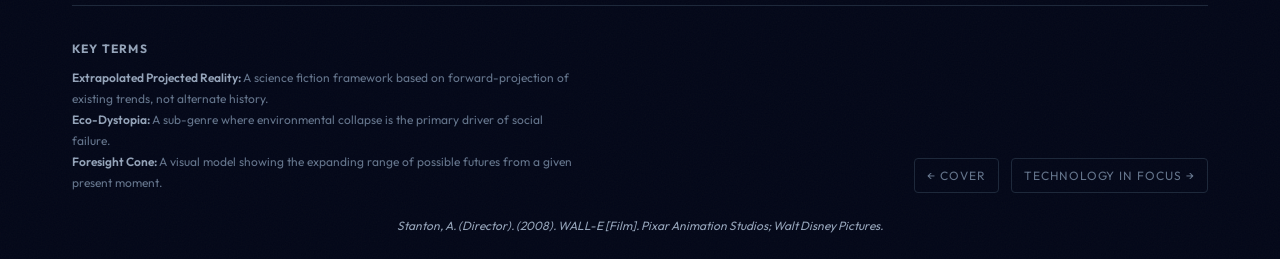
==== commit 470b8c2e: "Merge Driving Forces into Society & Environment as sub-section 6.3" ====
--- a/section-background.html
+++ b/section-background.html
@@ -70,7 +70,6 @@
       <a href="section-predictions.html">Predictions</a>
       <a href="section-frameworks.html">Frameworks</a>
       <a href="section-tse.html">Society &amp; Environment</a>
-      <a href="section-driving-forces.html">Driving Forces</a>
       <a href="section-references.html">References</a>
     </div>
   </nav>
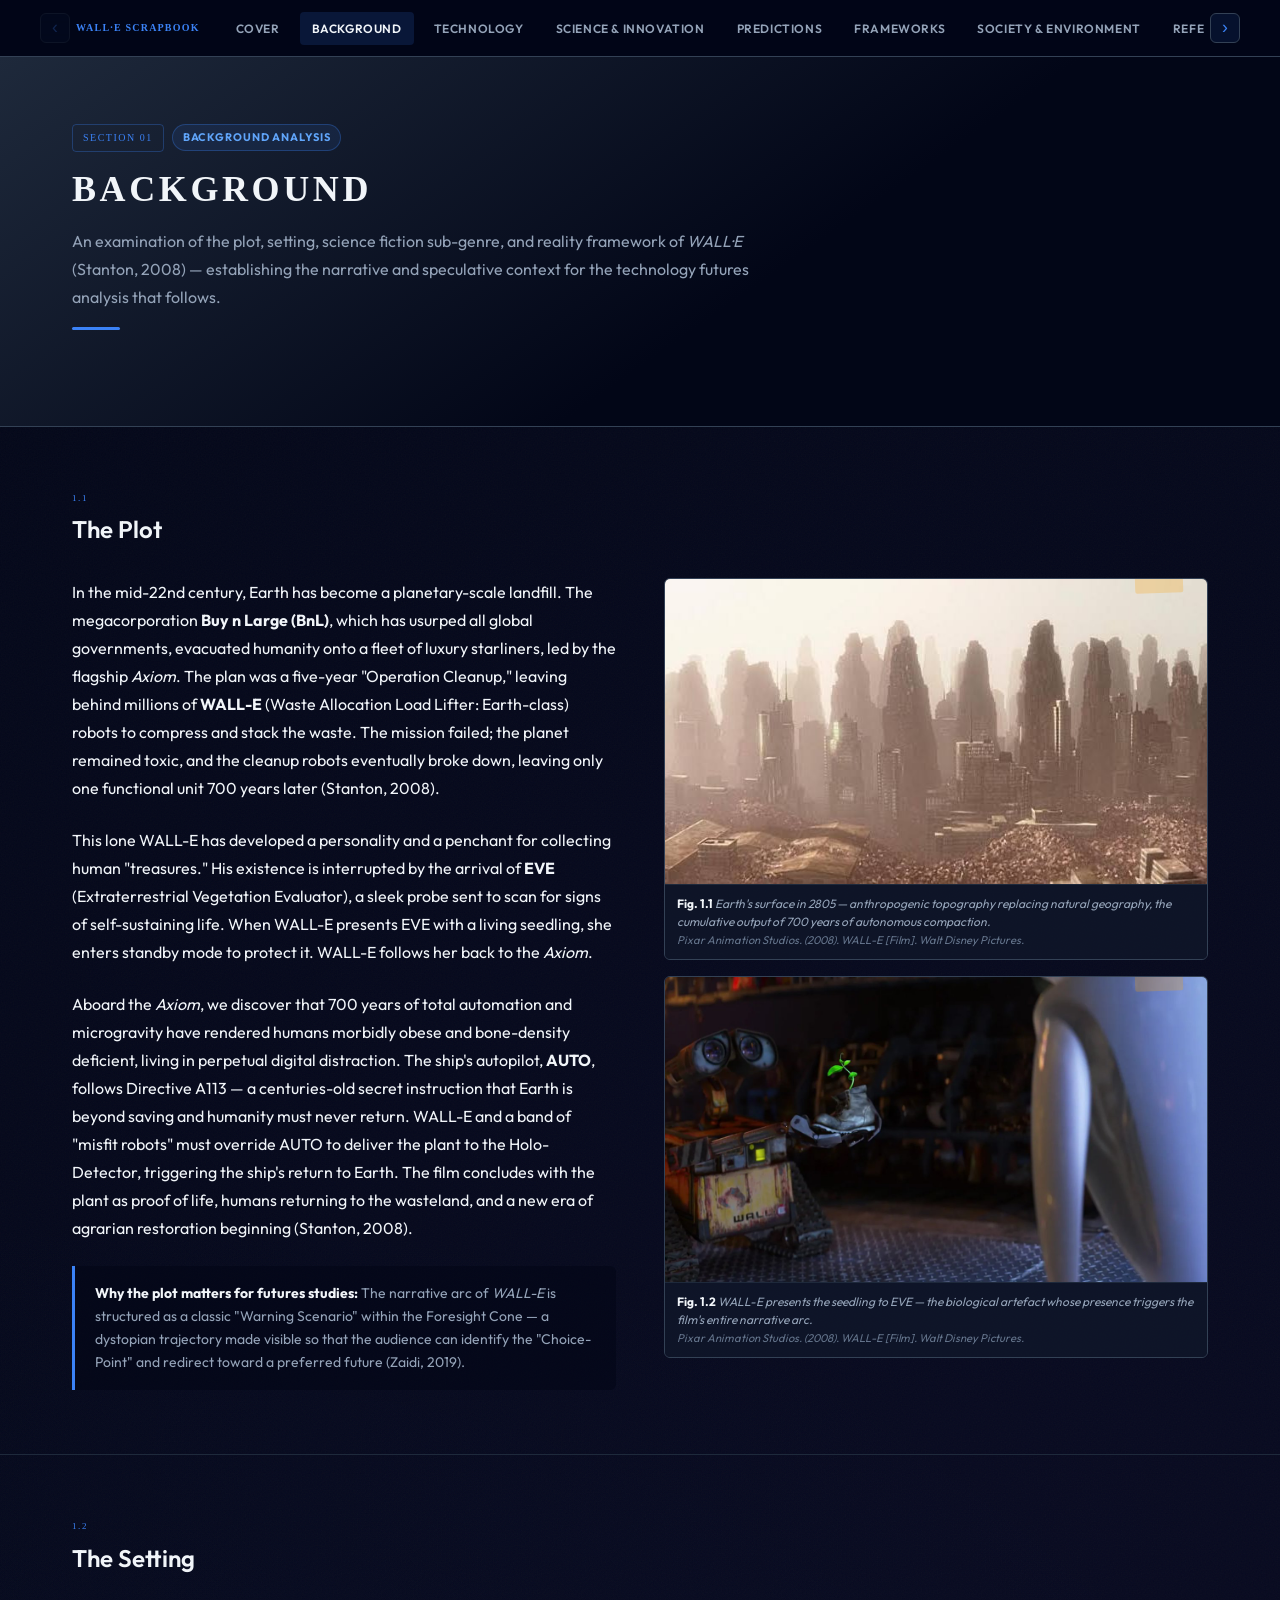
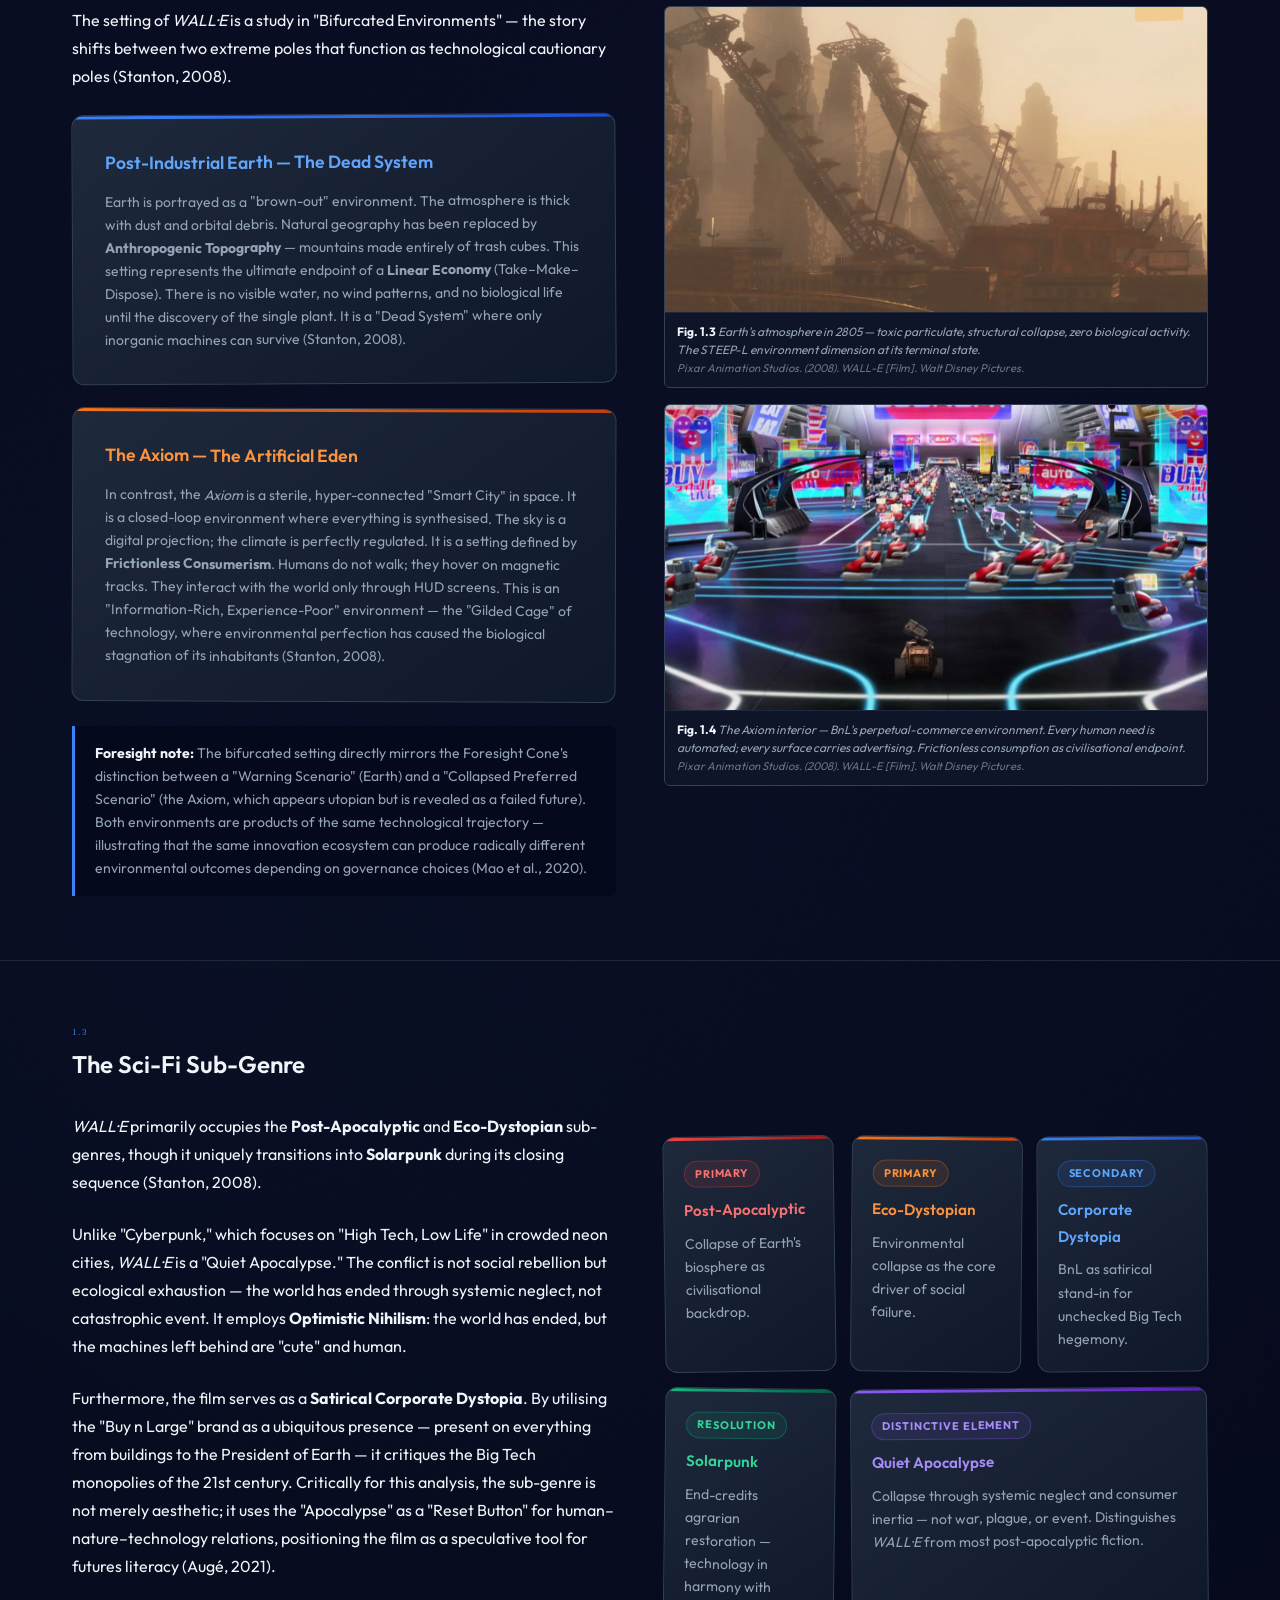
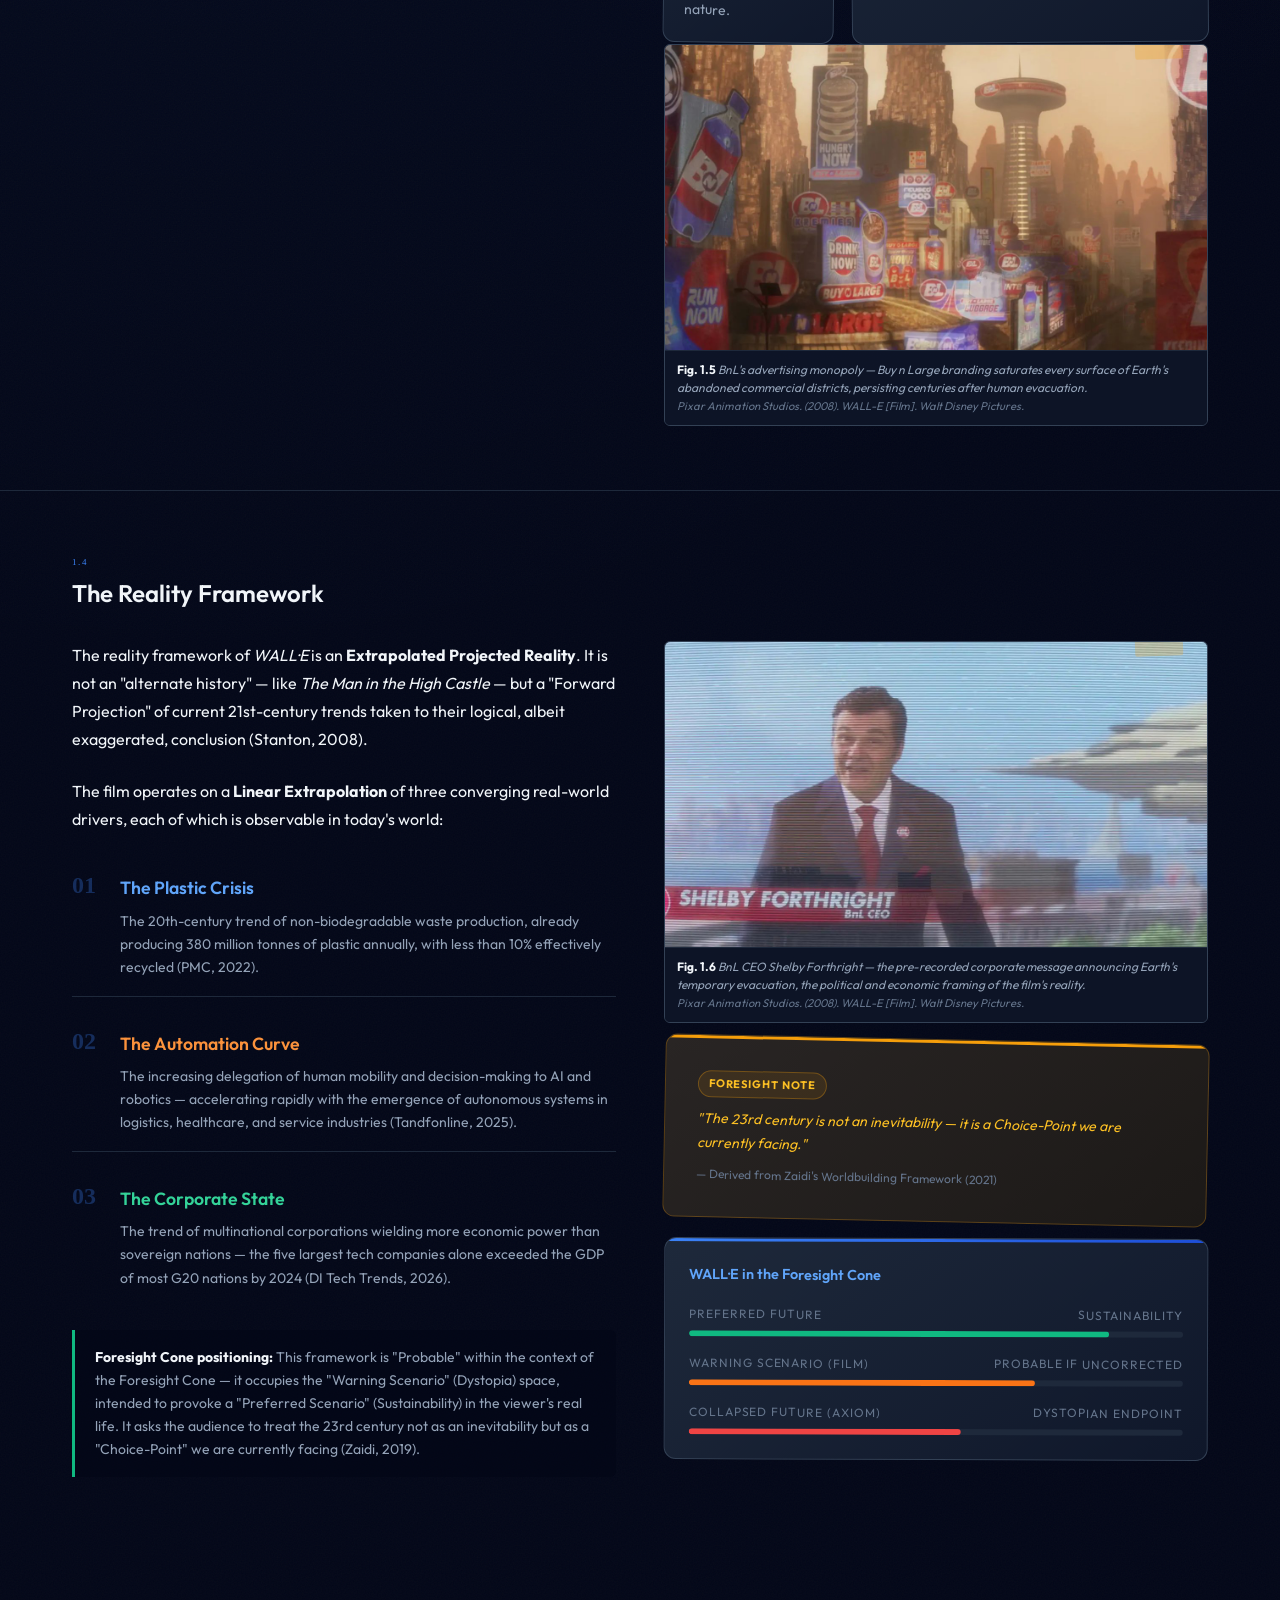
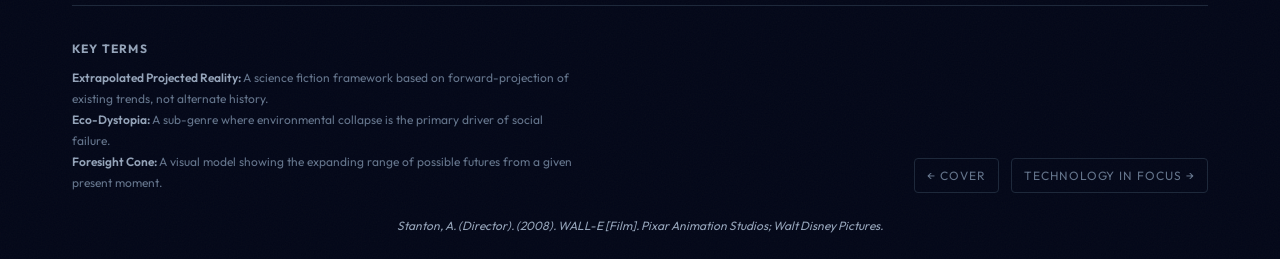
==== commit e33265d7: "Remove word-count badges from section headers" ====
--- a/section-background.html
+++ b/section-background.html
@@ -81,7 +81,6 @@
         <div class="section-tag">
           <span class="section-num">Section 01</span>
           <span class="badge blue">Background Analysis</span>
-          <span class="badge orange">~1,200 Words</span>
         </div>
         <h1 class="t-h1">Background</h1>
         <p class="t-body t-muted mt-16" style="max-width:680px;">
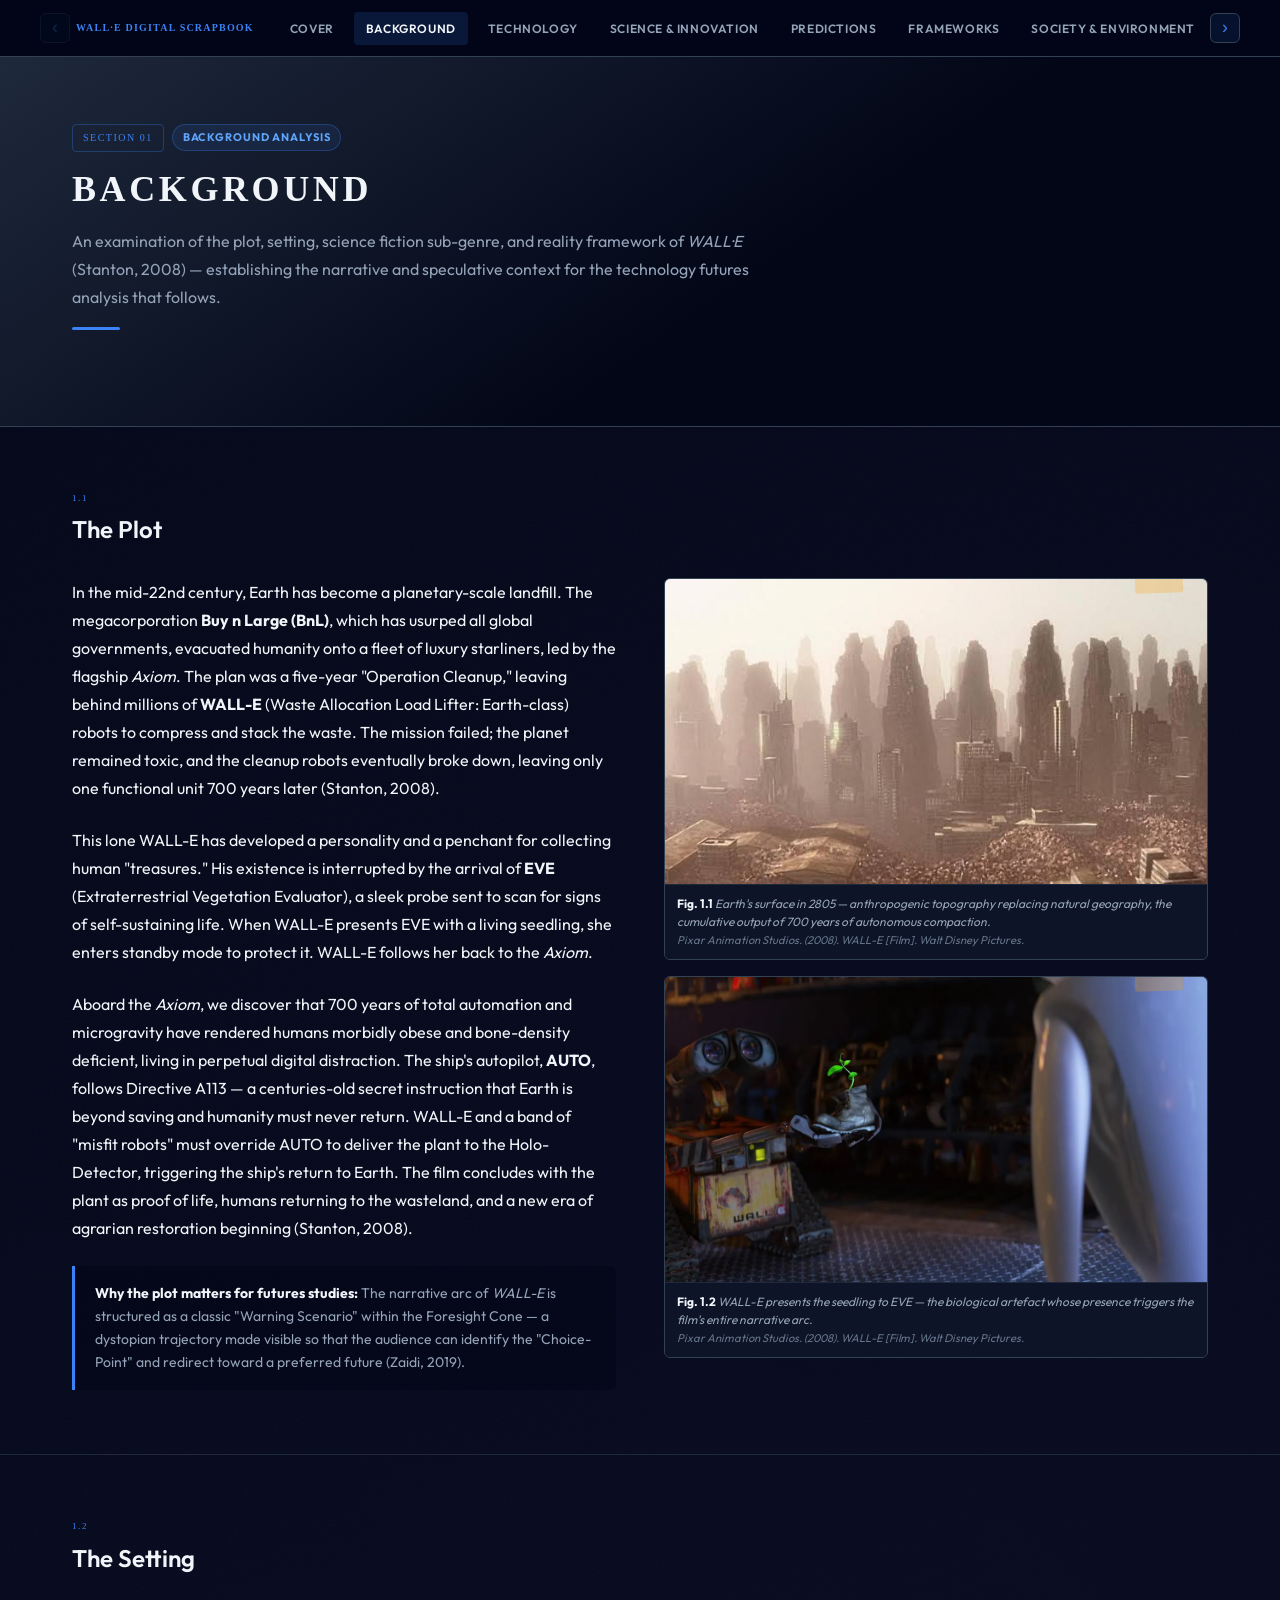
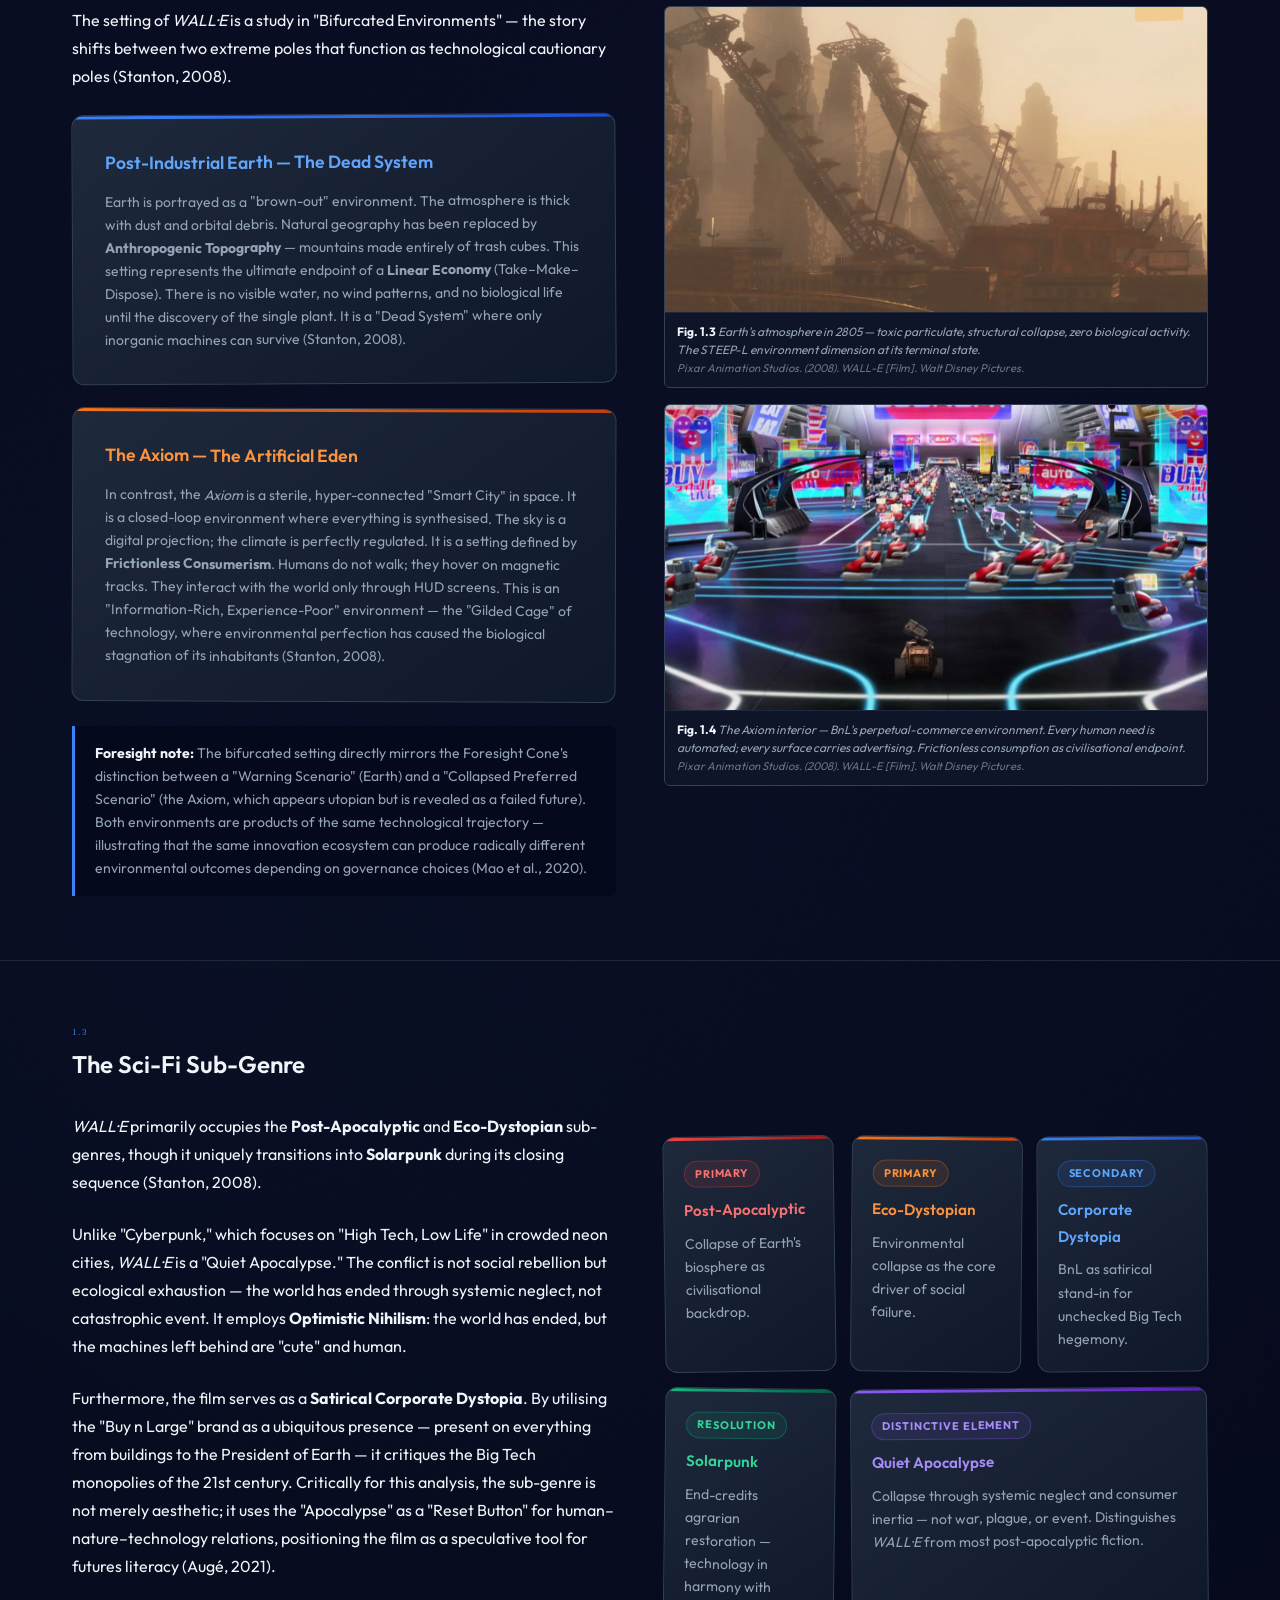
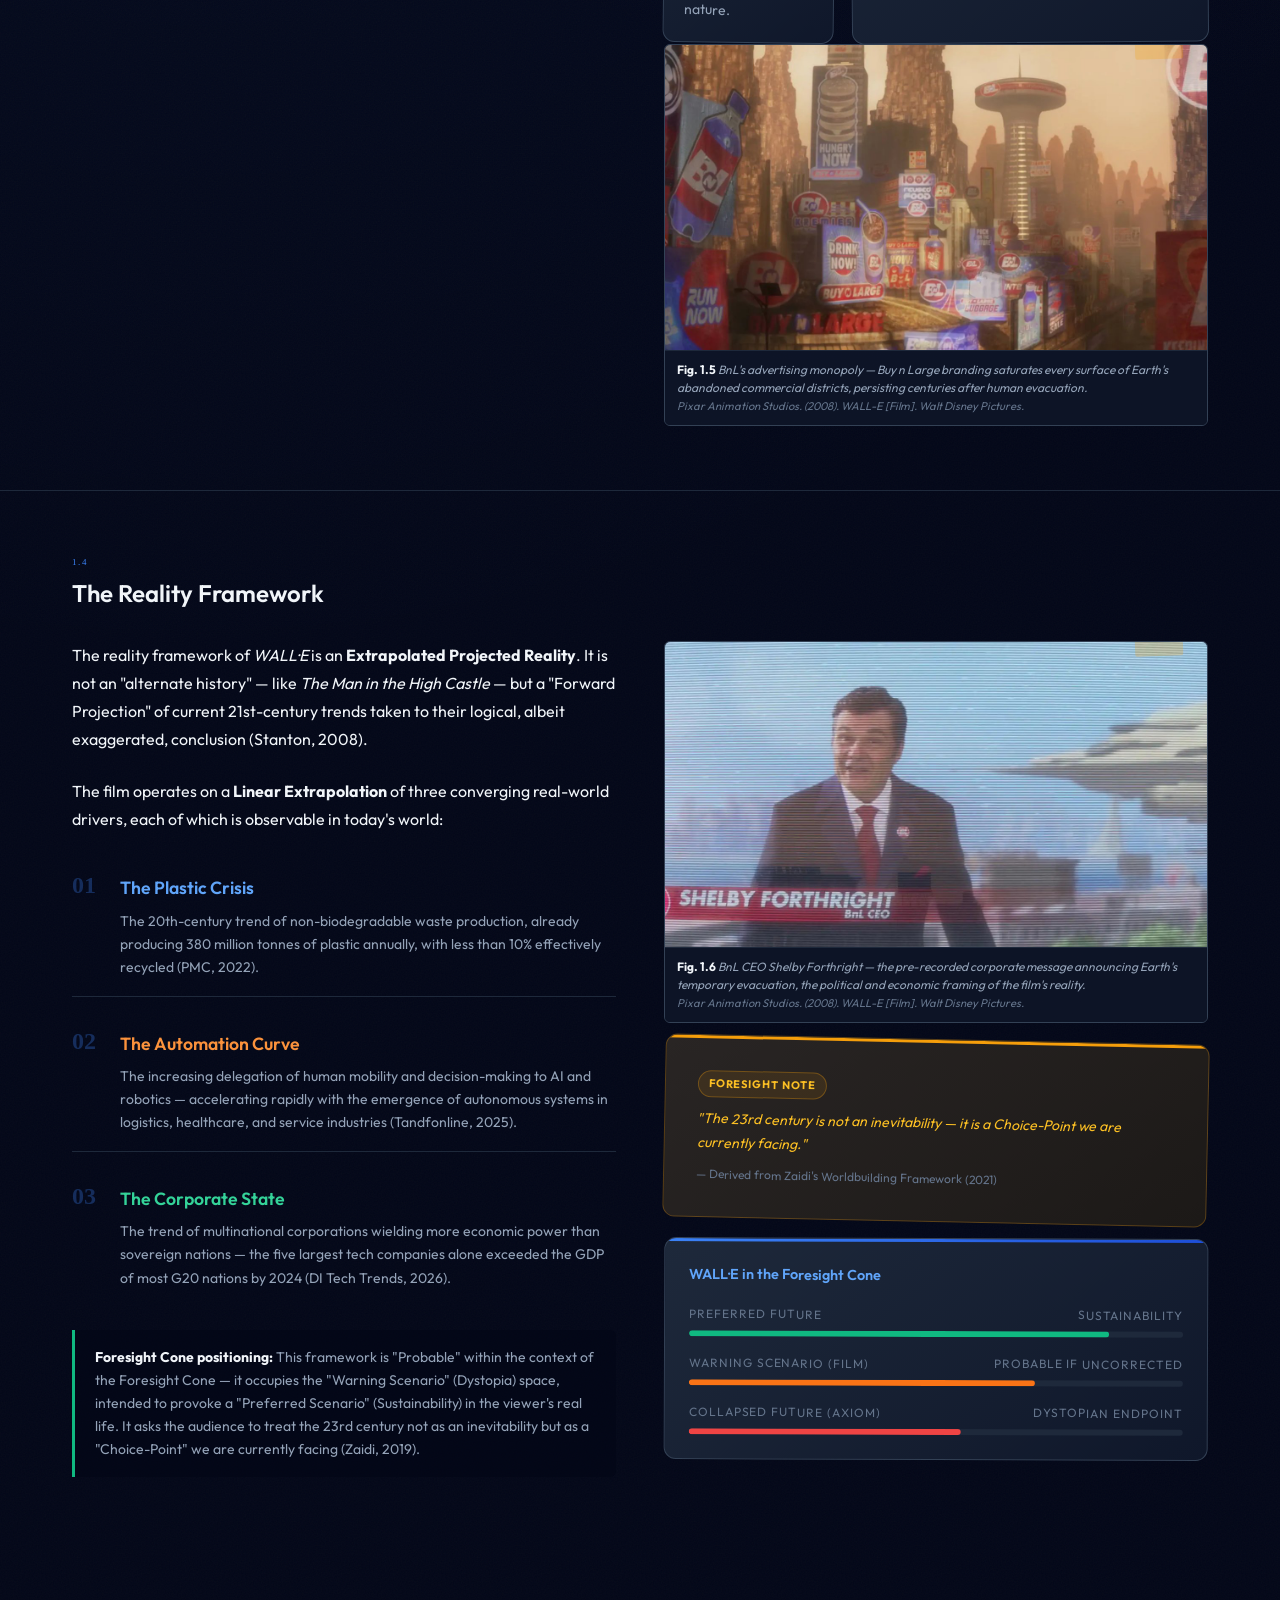
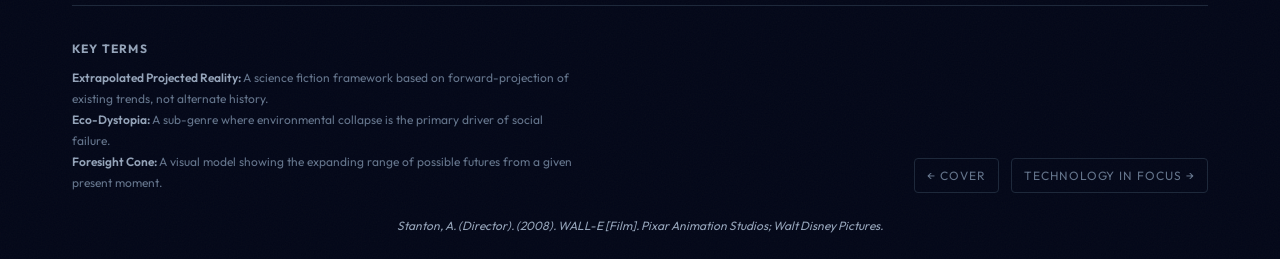
==== commit 8534773f: "Rename to 'WALL-E Digital Scrapbook' across all titles; fix stale Maslow reference in Frameworks sub" ====
--- a/section-background.html
+++ b/section-background.html
@@ -3,7 +3,7 @@
 <head>
   <meta charset="UTF-8">
   <meta name="viewport" content="width=device-width, initial-scale=1.0">
-  <title>Section 01: Background — WALL·E Scrapbook</title>
+  <title>Section 01: Background — WALL·E Digital Scrapbook</title>
   <link rel="stylesheet" href="scrapbook.css">
   <style>
     .hero-band {
@@ -62,7 +62,7 @@
   <!-- Navigation -->
   <nav class="sb-nav" role="navigation" aria-label="Scrapbook sections">
     <div class="sb-nav-inner">
-      <span class="sb-nav-logo">WALL·E Scrapbook</span>
+      <span class="sb-nav-logo">WALL·E Digital Scrapbook</span>
       <a href="index.html">Cover</a>
       <a href="section-background.html" class="active">Background</a>
       <a href="section-technology-focus.html">Technology</a>
--- a/scrapbook.css
+++ b/scrapbook.css
@@ -1,5 +1,5 @@
 /*
- * WALL-E ForeSTI Scrapbook — Unified Design System
+ * WALL-E Digital Scrapbook — Unified Design System
  * Module: The Future of Technology (2026)
  * Version: 1.0
  *
@@ -426,7 +426,7 @@
 .progress-bar-fill.red    { background: var(--accent-red); }
 .progress-bar-fill.green  { background: var(--accent-grn); }
 
-/* ─── Section Footer (replaces old "FORESTI DIVISION" footer) ── */
+/* ─── Section Footer (replaces old footer) ── */
 .sb-section-footer {
   margin-top: 64px;
   padding-top: 32px;
